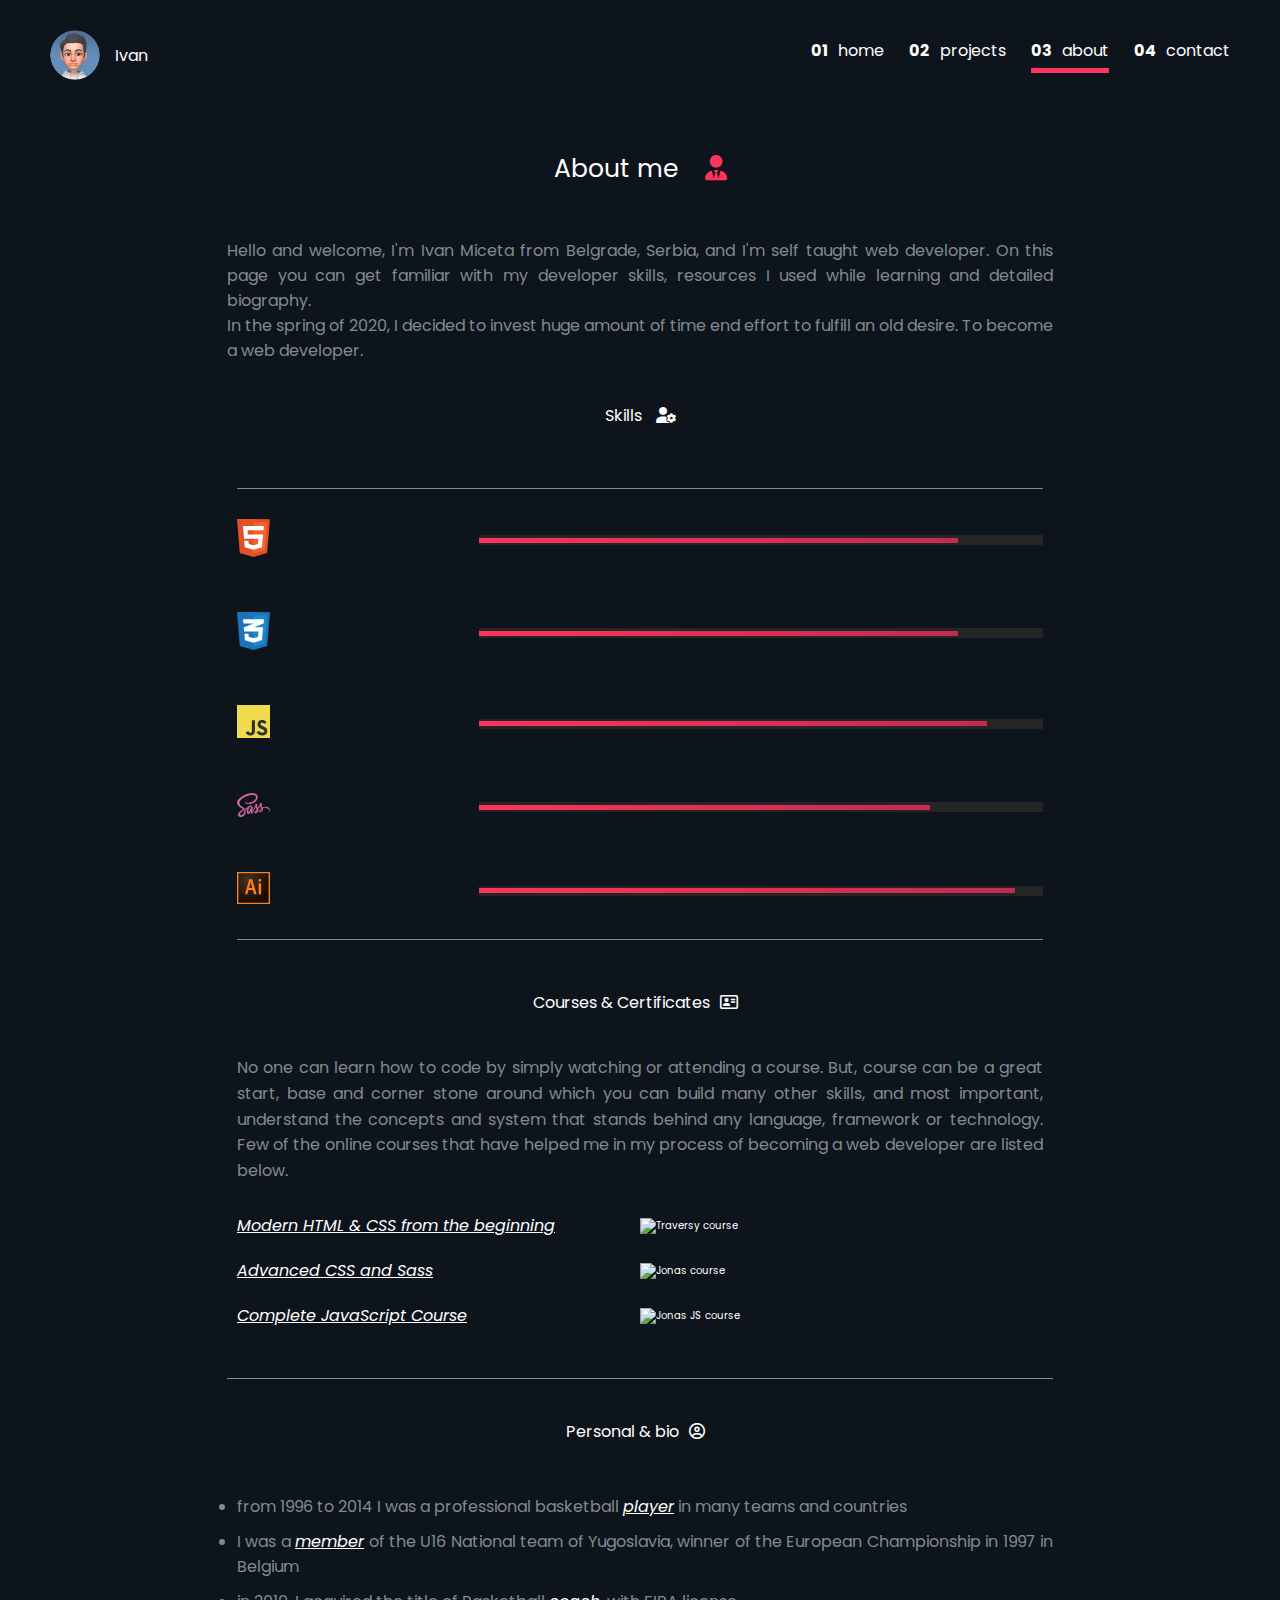
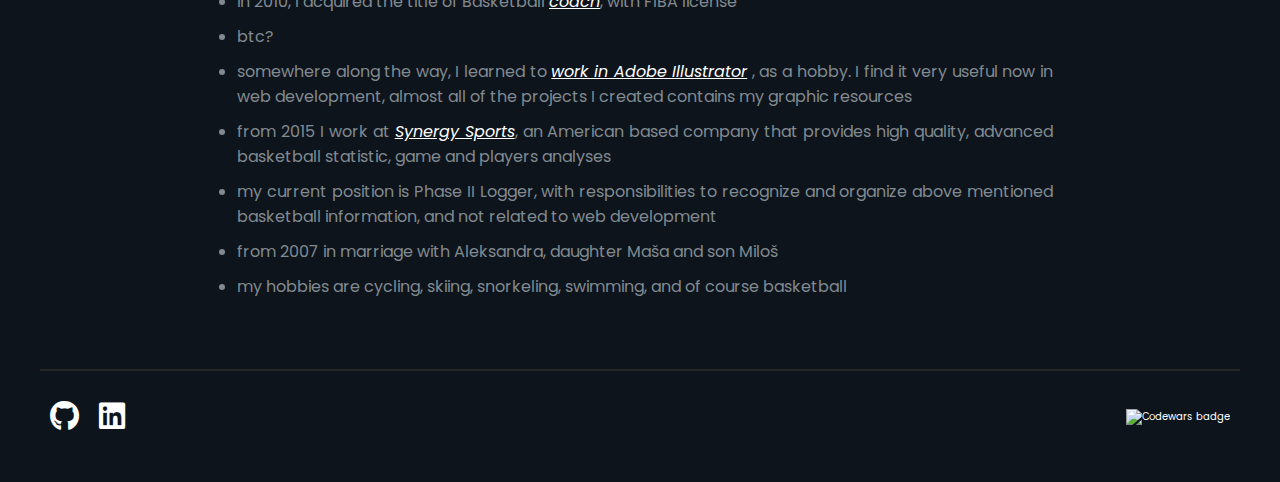
==== pages/about/about.html @ bc8ad8b2 "dev" ====
<!DOCTYPE html>
<html lang="en">
  <head>
    <meta charset="UTF-8" />
    <meta http-equiv="X-UA-Compatible" content="IE=edge" />
    <meta name="viewport" content="width=device-width, initial-scale=1.0" />
    <link rel="shortcut icon" href="favicon.ico" type="image/x-icon" />
    <link
      rel="stylesheet"
      href="https://cdnjs.cloudflare.com/ajax/libs/font-awesome/6.0.0-beta2/css/all.min.css"
    />
    <link rel="stylesheet" href="../../css/main.css" />
    <script defer src="about.js"></script>
    <title>About</title>
  </head>
  <body>
    <header class="header container">
      <nav class="header__navbar">
        <div class="header__navbar--left">
          <div class="header__logo">
            <div class="header__logo--front-image"></div>
            <div class="header__logo--back-image"></div>
          </div>
          <span class="header__logo--name">Ivan</span>
        </div>
        <!-- <div class="header__navbar--middle">
          <div class="header__theme-toggler">
            <i class="far fa-lightbulb fa-3x dark hidden"></i>
            <i class="far fa-lightbulb fa-3x light"></i>
          </div>
        </div> -->
        <div class="header__navbar--right">
          <ul class="header__ul">
            <li class="header__link-container">
              <a href="../../index.html" class="header__link"
                ><span class="header__link-ordinal">01</span>home</a
              >
            </li>
            <li class="header__link-container">
              <a href="../projects/projects.html" class="header__link"
                ><span class="header__link-ordinal">02</span>projects</a
              >
            </li>
            <li class="header__link-container">
              <a href="about.html" class="header__link active"
                ><span class="header__link-ordinal">03</span>about</a
              >
            </li>
            <li class="header__link-container">
              <a href="../contact/contact.html" class="header__link"
                ><span class="header__link-ordinal">04</span>contact</a
              >
            </li>
          </ul>
        </div>
        <div class="header__hamburger">
          <div class="navigation">
            <input
              type="checkbox"
              class="navigation__checkbox"
              id="navi-toggle"
            />
            <label for="navi-toggle" class="navigation__button">
              <span class="navigation__icon"></span>
            </label>
            <div class="navigation__background">&nbsp;</div>
            <nav class="navigation__nav">
              <ul class="navigation__list">
                <li class="navigation__link-container">
                  <a href="../../index.html" class="navigation__link"
                    ><span class="navigation__link-ordinal">01</span>home</a
                  >
                </li>
                <li class="navigation__link-container">
                  <a href="../projects/projects.html" class="navigation__link"
                    ><span class="navigation__link-ordinal">02</span>projects</a
                  >
                </li>
                <li class="navigation__link-container">
                  <a href="about.html" class="navigation__link active"
                    ><span class="navigation__link-ordinal">03</span>about</a
                  >
                </li>
                <li class="navigation__link-container">
                  <a href="../contact/contact.html" class="navigation__link"
                    ><span class="navigation__link-ordinal">04</span>contact</a
                  >
                </li>
              </ul>
            </nav>
          </div>
        </div>
      </nav>
    </header>
    
    <h2 class="section__title section__title--about  wrapper-l">
      About me
      <span><i class="fas fa-user-tie section__title--icon"></i></span>
    </h2>
    <div class="intro wrapper container">
      <p class="intro__para">Hello and welcome, I'm Ivan Miceta from Belgrade, Serbia, and I'm self taught web developer. On this page you can get familiar with my developer skills, resources I used while learning and detailed biography.   </p>
      <p class="intro__para">
        In the spring of 2020, I decided to invest huge amount of time end effort to fulfill an old desire. To become a web developer.
      </p>
    </div>
    <div class="section__about--subheadings">
      <h3 class="section__subtitle">
        Skills
        <i class="fas fa-user-cog"></i>
      </h3>
    </div>
    <section class="section section__about container">
      <div class="about__skills container" id="skills">
        <div class="about__skills--html">
          <span class="skill-icon"><img class="skill-icon-svg" src="../../img/icons/html.svg" title="html icon" alt="html icon"></i></span>
          <div class="skill-bar">
            <div class="skill-bar-inner inner-html"></div>
          </div>
        </div>
        <div class="about__skills--css">
          <span class="skill-icon"><img class="skill-icon-svg" src="../../img/icons/css.svg" title="css icon" alt="css icon"></span>
          <div class="skill-bar">
            <div class="skill-bar-inner inner-css"></div>
          </div>
        </div>
        <div class="about__skills--js">
          <span class="skill-icon"><img class="skill-icon-svg" src="../../img/icons/javascript.svg" title="javascript icon" alt="javascript icon"></span>
          <div class="skill-bar">
            <div class="skill-bar-inner inner-js"></div>
          </div>
        </div>
        <div class="about__skills--sass">
          <span class="skill-icon"><img class="skill-icon-svg" src="../../img/icons/sass.svg" title="sass icon" alt="sass icon"></span>
          <div class="skill-bar">
            <div class="skill-bar-inner inner-sass"></div>
          </div>
        </div>
        <div class="about__skills--ai">
          <span class="skill-icon"><img class="skill-icon-svg" src="../../img/icons/illustrator.svg" title="illustrator icon" alt="ai icon" ></span>
          <div class="skill-bar">
            <div class="skill-bar-inner inner-ai"></div>
          </div>
        </div>
        <div class="courses-certificates">
          <h3 class="cc"> Courses & Certificates<span class="cc-icon"><i class="far fa-address-card"></i></span></h3>
          <p class="courses-intro">
            No one can learn how to code by simply watching or attending a 
            course. But, course can be a great start, base and corner stone around which you can build many other skills, and most important, 
            understand the concepts and system that stands behind any language, 
            framework or technology.
            
            Few of the online courses that have helped me in my process of becoming a web developer are listed below.
          </p>
          
          <div class="certificates">
            <div class="cert-wrapper">
              <p class="course-title"><a href="https://www.udemy.com/course/modern-html-css-from-the-beginning/" target="_blank" title="Link to the Modern HTML & CSS"> Modern HTML & CSS from the beginning</a></p>
              <a class="cert-wrapper-link" href="http://ude.my/UC-78309db0-9ec5-4a53-9b4b-8ecadbd8baf2/" target="_blank"><img class="cert-wrapper-img" src="https://udemy-certificate.s3.amazonaws.com/image/UC-78309db0-9ec5-4a53-9b4b-8ecadbd8baf2.jpg" alt="Traversy course"></a> 
            </div>
            <div class="cert-wrapper">
              <p class="course-title"><a href="https://www.udemy.com/course/advanced-css-and-sass/" target="_blank" title="Link to the Advanced CSS and Sass">Advanced CSS and Sass</a></p>
              <a class="cert-wrapper-link" href="http://ude.my/UC-78309db0-9ec5-4a53-9b4b-8ecadbd8baf2/" target="_blank"><img class="cert-wrapper-img" src="https://udemy-certificate.s3.amazonaws.com/image/UC-78309db0-9ec5-4a53-9b4b-8ecadbd8baf2.jpg" alt="Jonas course"></a> 
            </div>
            <div class="cert-wrapper">
              <p class="course-title"><a href="https://www.udemy.com/course/the-complete-javascript-course/ " target="_blank" title="Link to the JavaScript Course"> Complete JavaScript Course </a></p>
              <a class="cert-wrapper-link" href="http://ude.my/UC-78309db0-9ec5-4a53-9b4b-8ecadbd8baf2/" target="_blank"><img class="cert-wrapper-img" src="https://udemy-certificate.s3.amazonaws.com/image/UC-78309db0-9ec5-4a53-9b4b-8ecadbd8baf2.jpg" alt="Jonas JS course"></a> 
            </div>
          </div>
        </div>
      </div>
              
    
              
      <div class="about__personal" id="personal">
        <h3 class="cc"> Personal & bio<span class="cc-icon"><i class="far fa-user-circle"></i></span></h3>
        <ul class="about__personal--ul">
          <li class="about-li">from 1996 to 2014 I was a professional basketball <a href="https://basketball.eurobasket.com/player/Ivan-Miceta/Romania/BC-CSU-Sibiu/28677" title="Link to EuroBasket profile page" target="_blank">player</a> in many teams and countries</li>
          <li class="about-li">I was a <a href="http://archive.fiba.com/pages/eng/fa/team/p/sid/2311/tid/390/tid2/307/_/1997_European_Championship_for_Cadets/index.html" target="_blank" title="Link to Fiba archive website">member</a>  of the U16 National team of Yugoslavia,
          winner of the European Championship in 1997 in Belgium </li>
          <li class="about-li">in 2010, I acquired the title of Basketball <a href="https://www.fiba.basketball/wabc/find-a-member" title="Link to FIBA coach license, type Ivan Miceta in search bar" target="_blank">coach</a>, with FIBA license  </li>
          <li class="about-li">
            btc?
          </li>
          <li class="about-li">somewhere along the way, I learned to  <a href="https://www.shutterstock.com/g/Ivsanmas" target="_blank" title="Link to my Illustrator Portfolio">work in 
            Adobe Illustrator</a> , as a hobby. I find it very useful now in web development, almost all 
            of the projects I created contains my graphic resources 
          </li>
          <li class="about-li">from 2015 I work at <a href="https://synergysports.com/" target="_blank" title="Link to Synergy Sports">Synergy Sports</a>, an American based company that provides high quality, advanced basketball statistic, game and players analyses
          </li>
         <li class="about-li">my current position is Phase II Logger, with responsibilities to recognize and organize above mentioned basketball information, and not related to web development</li>
          
          <li class="about-li">
            from 2007 in marriage with Aleksandra, daughter Maša and son Miloš
          </li>
          <li class="about-li">my hobbies are cycling, skiing, snorkeling, swimming, and of course basketball </li>
          
          
        </ul>
      </div>
    </section>
    <footer class="footer container">
      <div class="footer__upper">
        <div class="footer__social-icons wrapper">
          <a href="https://github.com/IvanMPR" target="_blank"
            ><i
            class="fab fa-github fa-3x"
              title="Link to my GitHub profile"
            ></i
          ></a>
          <a
            href="https://www.linkedin.com/in/ivan-miceta-b74a9821b/"
            target="_blank"
            ><i
              class="fab fa-linkedin fa-3x"
              title="Link to my LinkedIn profile"
            ></i
          ></a>
        </div>
        <!-- <div class="footer__cv-button wrapper">
          <a
            href="/cv/ОВЛАШЋЕЊЕ Мирослав Марковић.docx"
            title="Download my CV"
            download
            >Download CV <i class="fas fa-download"></i
          ></a>
        </div>
        <div class="footer__languages wrapper">
          <a href="#" class="footer__languages--english normal-font"
            ><img
              src="../../img/flags/usa.svg"
              alt="USA flag"
              title="Click for English language"
              class="footer__languages--english-flag"
              alt="USA flag"
          /></a>
          <a href="#" class="footer__languages--serbian normal-font"
            ><img
              src="../../img/flags/srb.svg"
              alt="SRB flag"
              title="Click for Serbian language"
              class="footer__languages--serbian-flag"
              alt="Serbian flag"
          /></a>
        </div> -->
        <div class="footer__codewars wrapper">
          <a href="https://www.codewars.com/users/IvanMPR" target="_blank"
            ><img
              src="https://www.codewars.com/users/IvanMPR/badges/small"
              title="Codewars rank and link to my profile"
              alt="Codewars badge"
          /></a>
        </div>
      </div>
      <!-- <div class="footer__lower wrapper">
        <p class="footer__lower-licence">
          Created by Ivan Miceta
          <span class="footer__lower-copy">&copy;</span> Use for learning
          purposes only
        </p>
      </div> -->
    </footer>
  </body>
  <!-- <audio
    src="sounds/369960__mischy__umblattern-kurz.wav"
    class="flip-sound"
  ></audio> -->
</html>
---- css/main.css ----
/*
 0 - 600px: Phone
 600px - 900px: Tablet portrait
 900px - 1200px: Tablet landscape
 1200px - 1800px: ~ Lap-Top 15-inches(default styles)
 1800px + : Big desktop

 $breakpoint argument choices: 
 - phone
 - tab-p
 - tab-l
 - big-desk

 1em = 16px
*/
@import url("https://fonts.googleapis.com/css2?family=Poppins:ital,wght@0,400;0,700;1,400&display=swap");
@-webkit-keyframes moveInLeft {
  0% {
    opacity: 0;
    -webkit-transform: translateX(-10rem);
            transform: translateX(-10rem);
  }
  80% {
    -webkit-transform: translateX(1rem);
            transform: translateX(1rem);
  }
  100% {
    opacity: 1;
    -webkit-transform: translate(0);
            transform: translate(0);
  }
}
@keyframes moveInLeft {
  0% {
    opacity: 0;
    -webkit-transform: translateX(-10rem);
            transform: translateX(-10rem);
  }
  80% {
    -webkit-transform: translateX(1rem);
            transform: translateX(1rem);
  }
  100% {
    opacity: 1;
    -webkit-transform: translate(0);
            transform: translate(0);
  }
}

@-webkit-keyframes moveInRight {
  0% {
    opacity: 0;
    -webkit-transform: translateX(10rem);
            transform: translateX(10rem);
  }
  80% {
    -webkit-transform: translateX(-1rem);
            transform: translateX(-1rem);
  }
  100% {
    opacity: 1;
    -webkit-transform: translate(0);
            transform: translate(0);
  }
}

@keyframes moveInRight {
  0% {
    opacity: 0;
    -webkit-transform: translateX(10rem);
            transform: translateX(10rem);
  }
  80% {
    -webkit-transform: translateX(-1rem);
            transform: translateX(-1rem);
  }
  100% {
    opacity: 1;
    -webkit-transform: translate(0);
            transform: translate(0);
  }
}

@-webkit-keyframes moveInBottom {
  0% {
    opacity: 0;
    -webkit-transform: translateY(3rem);
            transform: translateY(3rem);
  }
  100% {
    opacity: 1;
    -webkit-transform: translate(0);
            transform: translate(0);
  }
}

@keyframes moveInBottom {
  0% {
    opacity: 0;
    -webkit-transform: translateY(3rem);
            transform: translateY(3rem);
  }
  100% {
    opacity: 1;
    -webkit-transform: translate(0);
            transform: translate(0);
  }
}

@-webkit-keyframes ripple {
  to {
    -webkit-transform: scale(5);
            transform: scale(5);
    opacity: 0;
  }
}

@keyframes ripple {
  to {
    -webkit-transform: scale(5);
            transform: scale(5);
    opacity: 0;
  }
}

@-webkit-keyframes scaleUp {
  from {
    -webkit-transform: 0;
            transform: 0;
  }
  to {
    -webkit-transform: scale(100);
            transform: scale(100);
  }
}

@keyframes scaleUp {
  from {
    -webkit-transform: 0;
            transform: 0;
  }
  to {
    -webkit-transform: scale(100);
            transform: scale(100);
  }
}

@-webkit-keyframes slideIn {
  0%,
  60% {
    opacity: 0;
    -webkit-transform: translateY(4rem);
            transform: translateY(4rem);
  }
  100% {
    opacity: 1;
    -webkit-transform: 0;
            transform: 0;
  }
}

@keyframes slideIn {
  0%,
  60% {
    opacity: 0;
    -webkit-transform: translateY(4rem);
            transform: translateY(4rem);
  }
  100% {
    opacity: 1;
    -webkit-transform: 0;
            transform: 0;
  }
}

@-webkit-keyframes delayCloseModalBtnAppearance {
  0%,
  60% {
    opacity: 0;
    -webkit-transform: rotate(180deg);
            transform: rotate(180deg);
  }
  100% {
    opacity: 1;
    -webkit-transform: rotate(0);
            transform: rotate(0);
  }
}

@keyframes delayCloseModalBtnAppearance {
  0%,
  60% {
    opacity: 0;
    -webkit-transform: rotate(180deg);
            transform: rotate(180deg);
  }
  100% {
    opacity: 1;
    -webkit-transform: rotate(0);
            transform: rotate(0);
  }
}

@-webkit-keyframes colorize {
  0% {
    color: #ffffff;
  }
  100% {
    color: #ff335f;
  }
}

@keyframes colorize {
  0% {
    color: #ffffff;
  }
  100% {
    color: #ff335f;
  }
}

@-webkit-keyframes bgdMove {
  0%,
  90% {
    background-position: left;
  }
  100% {
    background-position: right;
  }
}

@keyframes bgdMove {
  0%,
  90% {
    background-position: left;
  }
  100% {
    background-position: right;
  }
}

*,
*::after,
*::before {
  padding: 0;
  margin: 0;
  -webkit-box-sizing: inherit;
          box-sizing: inherit;
}

html {
  font-size: 62.5%;
}

@media (max-width: 37.5em) {
  html {
    font-size: 45%;
  }
}

@media (min-width: 37.51em) and (max-width: 56.25em) {
  html {
    font-size: 50%;
  }
}

@media (min-width: 56.26em) and (max-width: 75em) {
  html {
    font-size: 60%;
  }
}

@media (min-width: 112.5em) {
  html {
    font-size: 65%;
  }
}

body {
  position: relative;
  width: 100vw;
  height: 100%;
  display: -webkit-box;
  display: -ms-flexbox;
  display: flex;
  -webkit-box-orient: vertical;
  -webkit-box-direction: normal;
      -ms-flex-direction: column;
          flex-direction: column;
  background: #0e141b;
  -webkit-box-sizing: border-box;
          box-sizing: border-box;
  padding: 2rem;
  -webkit-transition: all 0.2s;
  transition: all 0.2s;
  overflow-x: hidden;
}

ul {
  list-style-type: none;
}

a:link,
a:visited {
  text-decoration: none;
  color: #ffffff;
}

p {
  color: #ffffff;
}

body {
  font-family: 'Poppins', sans-serif;
}

.section__title {
  text-align: center;
  color: #ffffff;
  font-size: 2.5rem;
  font-weight: 400;
}

.section__title--icon {
  color: #ff335f;
  margin-left: 2rem;
}

.section__subtitle {
  text-align: center;
  color: #ffffff;
  font-size: 1.6rem;
  font-weight: 400;
  -webkit-transition: all 0.2s;
  transition: all 0.2s;
}

.section__subtitle--icon {
  color: #ffffff;
  margin-right: 1rem;
}

.active {
  border-bottom: 0.5rem solid #ff335f !important;
}

.h3-active {
  color: #ffffff;
}

.move-from-left {
  -webkit-animation: moveInLeft 1s ease-out;
          animation: moveInLeft 1s ease-out;
}

.move-from-right {
  -webkit-animation: moveInRight 1s ease-out;
          animation: moveInRight 1s ease-out;
}

.slideInElement {
  /* animation: slideIn 0.4s ease-out; */
  -webkit-animation: moveInBottom 0.4s ease-out;
          animation: moveInBottom 0.4s ease-out;
}

.ripple-btn {
  -webkit-animation: ripple 0.8s;
          animation: ripple 0.8s;
}

.hidden {
  display: none !important;
}

.invisible {
  opacity: 0;
  width: 0;
}

.wrapper {
  margin: 2rem 0;
}

.wrapper-l {
  margin: 4rem 0;
}

.container {
  padding: 1rem;
  max-width: 120rem;
  margin: auto;
}

@media (max-width: 37.5em) {
  .container {
    padding: 1rem 1.5rem;
  }
}

@media (min-width: 37.51em) and (max-width: 56.25em) {
  .container {
    padding: 1rem 2rem;
  }
}

.text-container {
  padding: 1rem;
  max-width: 72rem;
  margin: auto;
  line-height: 1.5;
  text-align: justify;
}

.section {
  width: 100%;
  min-height: 48rem;
  display: -webkit-box;
  display: -ms-flexbox;
  display: flex;
  -webkit-box-orient: vertical;
  -webkit-box-direction: normal;
      -ms-flex-direction: column;
          flex-direction: column;
}

/* ///////////////////////////// */
.scale-up {
  -webkit-animation: scaleUp 1s ease-out 1 forwards;
          animation: scaleUp 1s ease-out 1 forwards;
}

.skills-bar-animation {
  -webkit-animation: bgdMove 2s linear infinite alternate;
          animation: bgdMove 2s linear infinite alternate;
}

.btn {
  text-transform: uppercase;
  padding: 1rem 6rem;
  border-radius: 10rem;
  -webkit-transition: background-color 0.2s;
  transition: background-color 0.2s;
  display: inline-block;
  position: relative;
  overflow: hidden;
}

.btn-hero-contact {
  background: #ff335f;
  color: #ffffff;
  font-size: 2rem;
  -webkit-animation: moveInBottom 0.5s ease-out 0.75s backwards;
          animation: moveInBottom 0.5s ease-out 0.75s backwards;
}

.btn-hero-contact:hover {
  background: #ff1447;
}

.btn__form {
  border: none;
  padding: 1rem;
  margin-top: 2rem;
  width: 100%;
  background: #ff335f;
  color: #ffffff;
  position: relative;
  cursor: pointer;
  -webkit-transition: background 0.2s;
  transition: background 0.2s;
  font-family: 'Poppins', sans-serif;
  font-size: 2rem;
  overflow: hidden;
  border-radius: 2px;
}

.btn__form:hover {
  background: #ff1447;
}

.header {
  width: 100%;
  margin-bottom: 2rem;
  /* Parent container for two divs, that has different backgrounds, flipped on hover*/
  /* Theme toggler - middle part of the navbar */
  /* Position of the bulb inside of the parent */
}

.header__navbar {
  display: -webkit-box;
  display: -ms-flexbox;
  display: flex;
  -webkit-box-align: center;
      -ms-flex-align: center;
          align-items: center;
  -webkit-box-pack: justify;
      -ms-flex-pack: justify;
          justify-content: space-between;
  /* Emoji and name - left part of the navbar */
  /* Theme toggler - middle part of the navbar */
}

.header__navbar--left {
  display: -webkit-box;
  display: -ms-flexbox;
  display: flex;
  -webkit-box-align: center;
      -ms-flex-align: center;
          align-items: center;
}

.header__navbar--middle {
  width: 5rem;
  height: 5rem;
}

.header__logo {
  position: relative;
  display: -ms-grid;
  display: grid;
  place-content: center;
  width: 5rem;
  height: 5rem;
  -webkit-perspective: 150rem;
          perspective: 150rem;
  -moz-perspective: 150rem;
  cursor: pointer;
  border-radius: 50%;
}

.header__logo--front-image, .header__logo--back-image {
  position: absolute;
  top: 0;
  left: 0;
  width: 5rem;
  height: 5rem;
  width: 100%;
  height: 100%;
  border-radius: 50%;
  -webkit-transition: -webkit-transform 0.8s;
  transition: -webkit-transform 0.8s;
  transition: transform 0.8s;
  transition: transform 0.8s, -webkit-transform 0.8s;
  -webkit-backface-visibility: hidden;
          backface-visibility: hidden;
}

.header__logo--front-image {
  background: url(.././img/IvanEmojiCroped.png) no-repeat center center/cover;
  z-index: 2000;
}

.header__logo--front-image:hover {
  -webkit-transform: rotateY(180deg);
          transform: rotateY(180deg);
}

.header__logo--back-image {
  background: url(.././img/bg_self.jpeg) no-repeat center center/cover;
  -webkit-transform: rotateY(-180deg);
          transform: rotateY(-180deg);
  z-index: 1999;
}

.header__logo--name {
  margin: 0 0 0 1.5rem;
  font-size: 1.6rem;
  font-weight: 400;
  color: #ffffff;
}

.header__logo--front-image:hover + .header__logo--back-image {
  -webkit-transform: rotateY(0);
          transform: rotateY(0);
}

.header__ul {
  display: -webkit-box;
  display: -ms-flexbox;
  display: flex;
}

.header__ul > :not(:last-child) {
  margin-right: 2.5rem;
}

.header__link {
  display: inline-block;
  font-size: 1.6rem;
  padding-bottom: 0.5rem;
  border-bottom: 0.5rem solid #0e141b;
  -webkit-transition: border 0.25s;
  transition: border 0.25s;
}

.header__link:hover {
  border-bottom: 0.5rem solid #252526;
}

.header__link-ordinal {
  font-size: 1.6rem;
  font-weight: bold;
  margin-right: 1rem;
}

.header__hamburger {
  display: none;
}

@media (max-width: 37.5em) {
  .header__ul {
    display: none;
  }
  .header__hamburger {
    display: block;
    position: relative;
    width: 5rem;
    height: 5rem;
    border-radius: 50%;
    background: #252526;
  }
  .header__hamburger .navigation__checkbox {
    display: none;
  }
  .header__hamburger .navigation__checkbox:checked ~ .navigation__background {
    -webkit-transform: scale(80);
            transform: scale(80);
  }
  .header__hamburger .navigation__checkbox:checked ~ .navigation__nav {
    left: 0;
  }
  .header__hamburger .navigation__checkbox:checked + .navigation__button .navigation__icon {
    background-color: transparent;
  }
  .header__hamburger .navigation__checkbox:checked + .navigation__button .navigation__icon::before {
    top: 0;
    -webkit-transform: rotate(135deg);
            transform: rotate(135deg);
  }
  .header__hamburger .navigation__checkbox:checked + .navigation__button .navigation__icon::after {
    top: 0;
    -webkit-transform: rotate(-135deg);
            transform: rotate(-135deg);
  }
  .header__hamburger .navigation__button {
    background-color: #252526;
    height: 5rem;
    width: 5rem;
    border-radius: 50%;
    position: absolute;
    top: 50%;
    left: 50%;
    -webkit-transform: translate(-50%, -50%);
            transform: translate(-50%, -50%);
    z-index: 2000;
    text-align: center;
    cursor: pointer;
  }
  .header__hamburger .navigation__button:hover .navigation__icon::before {
    top: -1rem;
  }
  .header__hamburger .navigation__button:hover .navigation__icon::after {
    top: 1rem;
  }
  .header__hamburger .navigation__background {
    position: absolute;
    top: 50%;
    left: 50%;
    -webkit-transform: translate(-50%, -50%);
            transform: translate(-50%, -50%);
    height: 4rem;
    width: 4rem;
    border-radius: 50%;
    background-color: #000;
    z-index: 1000;
    -webkit-transition: -webkit-transform 0.3s ease-in;
    transition: -webkit-transform 0.3s ease-in;
    transition: transform 0.3s ease-in;
    transition: transform 0.3s ease-in, -webkit-transform 0.3s ease-in;
  }
  .header__hamburger .navigation__nav {
    position: fixed;
    top: 0;
    left: -100%;
    z-index: 1500;
    height: 100vh;
    width: 100vw;
    -webkit-transition: all 0.6s cubic-bezier(0.17, 0.67, 0.81, 1.2);
    transition: all 0.6s cubic-bezier(0.17, 0.67, 0.81, 1.2);
  }
  .header__hamburger .navigation__list {
    position: absolute;
    top: 50%;
    left: 50%;
    -webkit-transform: translate(-50%, -50%);
            transform: translate(-50%, -50%);
    display: -webkit-box;
    display: -ms-flexbox;
    display: flex;
    -webkit-box-orient: vertical;
    -webkit-box-direction: normal;
        -ms-flex-direction: column;
            flex-direction: column;
  }
  .header__hamburger .navigation__link-container {
    margin: 1rem 0;
  }
  .header__hamburger .navigation__link:link, .header__hamburger .navigation__link:visited {
    color: #ffffff;
    display: inline-block;
    font-size: 4.5rem;
    padding-bottom: 0.5rem;
    border-bottom: 0.5rem solid #252526;
    -webkit-transition: border 0.25s;
    transition: border 0.25s;
  }
  .header__hamburger .navigation__link:hover, .header__hamburger .navigation__link:active {
    border-bottom: 0.5rem solid #ff335f;
  }
  .header__hamburger .navigation__link-ordinal {
    color: #ffffff;
    font-size: 4.5rem;
    font-weight: bold;
    margin-right: 2rem;
  }
  .header__hamburger .navigation__icon {
    position: relative;
    margin-top: 2.3rem;
  }
  .header__hamburger .navigation__icon, .header__hamburger .navigation__icon::before, .header__hamburger .navigation__icon::after {
    width: 2.75rem;
    height: 2px;
    background-color: #ffffff;
    display: inline-block;
    border-radius: 10rem;
  }
  .header__hamburger .navigation__icon::before, .header__hamburger .navigation__icon::after {
    content: '';
    position: absolute;
    left: 0;
    -webkit-transition: all 0.2s;
    transition: all 0.2s;
  }
  .header__hamburger .navigation__icon::before {
    top: -0.8rem;
  }
  .header__hamburger .navigation__icon::after {
    top: 0.8rem;
  }
}

@media (min-width: 37.51em) and (max-width: 56.25em) {
  .header__ul {
    display: none;
  }
  .header__hamburger {
    display: block;
    position: relative;
    width: 5rem;
    height: 5rem;
    border-radius: 50%;
    background: #252526;
  }
  .header__hamburger .navigation__checkbox {
    display: none;
  }
  .header__hamburger .navigation__checkbox:checked ~ .navigation__background {
    -webkit-transform: scale(80);
            transform: scale(80);
  }
  .header__hamburger .navigation__checkbox:checked ~ .navigation__nav {
    left: 0;
  }
  .header__hamburger .navigation__checkbox:checked + .navigation__button .navigation__icon {
    background-color: transparent;
  }
  .header__hamburger .navigation__checkbox:checked + .navigation__button .navigation__icon::before {
    top: 0;
    -webkit-transform: rotate(135deg);
            transform: rotate(135deg);
  }
  .header__hamburger .navigation__checkbox:checked + .navigation__button .navigation__icon::after {
    top: 0;
    -webkit-transform: rotate(-135deg);
            transform: rotate(-135deg);
  }
  .header__hamburger .navigation__button {
    background-color: #252526;
    height: 5rem;
    width: 5rem;
    border-radius: 50%;
    position: absolute;
    top: 50%;
    left: 50%;
    -webkit-transform: translate(-50%, -50%);
            transform: translate(-50%, -50%);
    z-index: 2000;
    text-align: center;
    cursor: pointer;
  }
  .header__hamburger .navigation__button:hover .navigation__icon::before {
    top: -1rem;
  }
  .header__hamburger .navigation__button:hover .navigation__icon::after {
    top: 1rem;
  }
  .header__hamburger .navigation__background {
    position: absolute;
    top: 50%;
    left: 50%;
    -webkit-transform: translate(-50%, -50%);
            transform: translate(-50%, -50%);
    height: 4rem;
    width: 4rem;
    border-radius: 50%;
    background-color: #000;
    z-index: 1000;
    -webkit-transition: -webkit-transform 0.4s ease-in;
    transition: -webkit-transform 0.4s ease-in;
    transition: transform 0.4s ease-in;
    transition: transform 0.4s ease-in, -webkit-transform 0.4s ease-in;
  }
  .header__hamburger .navigation__nav {
    position: fixed;
    top: 0;
    left: -100%;
    z-index: 1500;
    height: 100vh;
    width: 100vw;
    -webkit-transition: all 0.4s cubic-bezier(0.17, 0.67, 0.81, 1.2);
    transition: all 0.4s cubic-bezier(0.17, 0.67, 0.81, 1.2);
  }
  .header__hamburger .navigation__list {
    position: absolute;
    top: 50%;
    left: 50%;
    -webkit-transform: translate(-50%, -50%);
            transform: translate(-50%, -50%);
    display: -webkit-box;
    display: -ms-flexbox;
    display: flex;
    -webkit-box-orient: vertical;
    -webkit-box-direction: normal;
        -ms-flex-direction: column;
            flex-direction: column;
  }
  .header__hamburger .navigation__link-container {
    margin: 1rem 0;
  }
  .header__hamburger .navigation__link:link, .header__hamburger .navigation__link:visited {
    color: #ffffff;
    display: inline-block;
    font-size: 4.5rem;
    padding-bottom: 0.5rem;
    border-bottom: 0.5rem solid #252526;
    -webkit-transition: border 0.25s;
    transition: border 0.25s;
  }
  .header__hamburger .navigation__link:hover, .header__hamburger .navigation__link:active {
    border-bottom: 0.5rem solid #ff335f;
  }
  .header__hamburger .navigation__link-ordinal {
    color: #ffffff;
    font-size: 4.5rem;
    font-weight: bold;
    margin-right: 2rem;
  }
  .header__hamburger .navigation__icon {
    position: relative;
    margin-top: 2.3rem;
  }
  .header__hamburger .navigation__icon, .header__hamburger .navigation__icon::before, .header__hamburger .navigation__icon::after {
    width: 2.75rem;
    height: 2px;
    background-color: #ffffff;
    display: inline-block;
    border-radius: 10rem;
  }
  .header__hamburger .navigation__icon::before, .header__hamburger .navigation__icon::after {
    content: '';
    position: absolute;
    left: 0;
    -webkit-transition: all 0.2s;
    transition: all 0.2s;
  }
  .header__hamburger .navigation__icon::before {
    top: -0.8rem;
  }
  .header__hamburger .navigation__icon::after {
    top: 0.8rem;
  }
}

.footer {
  display: -webkit-box;
  display: -ms-flexbox;
  display: flex;
  -webkit-box-orient: vertical;
  -webkit-box-direction: normal;
      -ms-flex-direction: column;
          flex-direction: column;
  -webkit-box-align: center;
      -ms-flex-align: center;
          align-items: center;
  width: 100%;
  border-top: 2px solid #252526;
}

.footer__upper {
  width: 100%;
  display: -webkit-box;
  display: -ms-flexbox;
  display: flex;
  -webkit-box-align: center;
      -ms-flex-align: center;
          align-items: center;
  -webkit-box-pack: justify;
      -ms-flex-pack: justify;
          justify-content: space-between;
}

.footer__social-icons {
  display: -webkit-box;
  display: -ms-flexbox;
  display: flex;
}

.footer .fa-github,
.footer .fa-linkedin {
  color: #ffffff;
  margin-right: 2rem;
}

.footer__cv-button {
  font-size: 1.6rem;
}

.footer__languages--english-flag, .footer__languages--serbian-flag {
  margin: 0 1rem;
  height: 2.5rem;
  border-radius: 5%;
}

.footer__lower-licence {
  font-size: 1.3rem;
  color: #252526;
}

.footer__lower-copy {
  color: #818a91;
  font-size: 1.6rem;
  margin: 0 1rem;
}

@media (max-width: 37.5em) {
  .footer__upper {
    -webkit-box-orient: vertical;
    -webkit-box-direction: reverse;
        -ms-flex-direction: column-reverse;
            flex-direction: column-reverse;
  }
}

.intro__para {
  color: #818a91;
  font-size: 1.6rem;
  width: 70%;
  text-align: justify;
  margin: auto;
}

.section__about {
  position: relative;
}

.section__about--subheadings {
  display: -webkit-box;
  display: -ms-flexbox;
  display: flex;
  -webkit-box-align: center;
      -ms-flex-align: center;
          align-items: center;
  -webkit-box-pack: center;
      -ms-flex-pack: center;
          justify-content: center;
  margin: 3rem auto 0;
}

.section__about .about__skills,
.section__about .about__personal {
  width: 70%;
}

.section__about .about__skills {
  padding-top: 5rem;
}

.section__about .about__skills .skill-icon {
  display: inline-block;
}

.section__about .about__skills .skill-icon-svg {
  width: 3.3rem;
}

.section__about .about__skills .inner-html {
  width: 85%;
}

.section__about .about__skills .inner-css {
  width: 85%;
}

.section__about .about__skills .inner-js {
  width: 90%;
}

.section__about .about__skills .inner-sass {
  width: 80%;
}

.section__about .about__skills .inner-ai {
  width: 95%;
}

.section__about .about__skills--html {
  padding-top: 3rem;
  border-top: 1px solid #818a91;
}

.section__about .about__skills--ai {
  padding-bottom: 3rem;
  border-bottom: 1px solid #818a91;
}

.section__about .about__skills--html, .section__about .about__skills--css, .section__about .about__skills--js, .section__about .about__skills--sass, .section__about .about__skills--ai {
  display: -webkit-box;
  display: -ms-flexbox;
  display: flex;
  -webkit-box-pack: justify;
      -ms-flex-pack: justify;
          justify-content: space-between;
  -webkit-box-align: center;
      -ms-flex-align: center;
          align-items: center;
  width: 100%;
  margin-bottom: 5rem;
}

.section__about .about__skills .skill-bar {
  width: 70%;
  height: 1rem;
  background: #252526;
  display: -webkit-box;
  display: -ms-flexbox;
  display: flex;
  -webkit-box-align: center;
      -ms-flex-align: center;
          align-items: center;
}

.section__about .about__skills .skill-bar-inner {
  height: 0.5rem;
  background-image: -webkit-gradient(linear, left top, right top, from(#ff335f), to(#0e141b));
  background-image: linear-gradient(to right, #ff335f, #0e141b);
  background-size: 400%;
}

.section__about .about__skills .courses-certificates .courses-intro {
  line-height: 1.6;
  font-size: 1.6rem;
  text-align: justify;
  color: #818a91;
  margin-bottom: 3rem;
}

.section__about .about__skills .courses-certificates .certificates {
  width: 100%;
  display: -webkit-box;
  display: -ms-flexbox;
  display: flex;
  -webkit-box-orient: vertical;
  -webkit-box-direction: normal;
      -ms-flex-direction: column;
          flex-direction: column;
  -webkit-box-align: center;
      -ms-flex-align: center;
          align-items: center;
  gap: 1rem;
}

.section__about .about__skills .courses-certificates .certificates .cert-wrapper {
  width: 100%;
  display: -webkit-box;
  display: -ms-flexbox;
  display: flex;
  -webkit-box-align: center;
      -ms-flex-align: center;
          align-items: center;
  -webkit-box-pack: justify;
      -ms-flex-pack: justify;
          justify-content: space-between;
  margin-bottom: 1rem;
}

.section__about .about__skills .courses-certificates .certificates .cert-wrapper .course-title {
  width: 50%;
  font-size: 1.6rem;
  font-style: italic;
  text-decoration: underline;
  -webkit-text-decoration-color: #ffffff;
          text-decoration-color: #ffffff;
}

.section__about .about__skills .courses-certificates .certificates .cert-wrapper .course-title a:link,
.section__about .about__skills .courses-certificates .certificates .cert-wrapper .course-title a:visited {
  color: #ffffff;
  -webkit-text-decoration-color: #ffffff;
          text-decoration-color: #ffffff;
  -webkit-transition: color 0.2s;
  transition: color 0.2s;
}

.section__about .about__skills .courses-certificates .certificates .cert-wrapper-img {
  width: 100%;
  display: block;
}

.section__about .about__skills .courses-certificates .certificates .cert-wrapper-link {
  width: 50%;
  display: block;
}

.section__about .about__personal {
  display: -webkit-box;
  display: -ms-flexbox;
  display: flex;
  -webkit-box-orient: vertical;
  -webkit-box-direction: normal;
      -ms-flex-direction: column;
          flex-direction: column;
  -webkit-box-align: center;
      -ms-flex-align: center;
          align-items: center;
  -webkit-box-pack: center;
      -ms-flex-pack: center;
          justify-content: center;
  width: 70%;
  margin: 3rem auto 5rem;
  border-top: 1px solid #818a91;
}

.section__about .about__personal--ul {
  margin-left: 1rem;
  list-style: disc;
}

.section__about .about__personal--ul li {
  font-size: 1.6rem;
  color: #818a91;
  margin: 1rem 0;
  text-align: justify;
}

.section__about .about__personal--ul li a {
  text-decoration: underline;
  font-style: italic;
}

.section__about .cc {
  font-size: 1.6rem;
  color: #ffffff;
  text-align: center;
  margin: 4rem auto;
  font-weight: 400;
}

.section__about .cc-icon {
  margin-right: 1rem;
}

@media (max-width: 37.5em) {
  .section__about .section__subtitle {
    margin-bottom: 3rem;
  }
  .section__about .about__skills,
  .section__about .about__personal {
    width: 100%;
  }
  .section__about .cert-wrapper {
    -webkit-box-orient: vertical;
    -webkit-box-direction: normal;
        -ms-flex-direction: column;
            flex-direction: column;
  }
  .section__about .cert-wrapper-img {
    margin-bottom: 1rem;
  }
  .section__about .cert-wrapper .course-title {
    margin-bottom: 1.5rem;
  }
}

@media (min-width: 37.51em) and (max-width: 56.25em) {
  .section__about .about__skills,
  .section__about .about__personal {
    width: 95%;
  }
}

.section-contact {
  display: -webkit-box;
  display: -ms-flexbox;
  display: flex;
  -webkit-box-align: center;
      -ms-flex-align: center;
          align-items: center;
  -webkit-box-pack: center;
      -ms-flex-pack: center;
          justify-content: center;
  margin-bottom: 3rem;
}

.location {
  display: -webkit-box;
  display: -ms-flexbox;
  display: flex;
  -webkit-box-orient: vertical;
  -webkit-box-direction: normal;
      -ms-flex-direction: column;
          flex-direction: column;
  width: 50%;
  margin: auto;
  -webkit-box-align: center;
      -ms-flex-align: center;
          align-items: center;
  -webkit-box-pack: justify;
      -ms-flex-pack: justify;
          justify-content: space-between;
  margin-bottom: 3rem;
}

.location__icon {
  display: inline-block;
  margin-bottom: 1rem;
}

.location__state {
  font-size: 1.6rem;
}

.phone {
  margin: 0 auto 3rem;
  width: 100%;
  text-align: center;
}

.phone__toggler {
  position: relative;
  height: 3rem;
}

.phone__reveal, .phone__hide {
  position: absolute;
  top: 50%;
  left: 50%;
  -webkit-transform: translate(-50%, -50%);
          transform: translate(-50%, -50%);
}

.phone__reveal, .phone__hide {
  color: #ffffff;
  -webkit-transition: all 0.2s;
  transition: all 0.2s;
  animation: colorize 3s alternate-reverse infinite;
}

.phone__reveal:hover, .phone__hide:hover {
  cursor: pointer;
}

.phone__info {
  font-size: 1.6rem;
  color: #ffffff;
  letter-spacing: 2px;
  display: -webkit-box;
  display: -ms-flexbox;
  display: flex;
  -webkit-box-align: center;
      -ms-flex-align: center;
          align-items: center;
  -webkit-box-pack: justify;
      -ms-flex-pack: justify;
          justify-content: space-between;
  width: 50%;
  margin: auto;
  -webkit-transition: all 0.5s;
  transition: all 0.5s;
}

.phone__info--viber, .phone__info--phone, .phone__info--whatsapp {
  margin-right: 2rem;
}

.phone__info--viber {
  color: #8f5db7;
}

.phone__info--whatsapp {
  color: #25d366;
}

.phone__info--data {
  font-size: 2rem;
}

@media (max-width: 37.5em) {
  .phone__info {
    font-size: 1.3rem;
  }
  .phone__info--data {
    font-size: 1.6rem;
  }
}

.form {
  width: 50%;
  margin: 0 auto 6rem;
}

.form__label {
  margin-bottom: 1rem;
  color: #ffffff;
  font-size: 1.6rem;
}

.form__input {
  padding: 1rem;
  font-family: 'Poppins', sans-serif;
  font-size: 2rem;
}

.form__mini-wrapper {
  display: -webkit-box;
  display: -ms-flexbox;
  display: flex;
  -webkit-box-orient: vertical;
  -webkit-box-direction: normal;
      -ms-flex-direction: column;
          flex-direction: column;
}

@media (max-width: 37.5em) {
  .form {
    width: 95%;
    margin: 0 auto 2rem;
  }
}

@media (min-width: 37.51em) and (max-width: 56.25em) {
  .form {
    width: 80%;
    margin: 0 auto 2.5rem;
  }
}

@media (min-width: 56.26em) and (max-width: 75em) {
  .form {
    width: 60%;
    margin: 0 auto 3rem;
  }
}

.main {
  margin-top: 9rem;
  margin-bottom: 15rem;
  display: -webkit-box;
  display: -ms-flexbox;
  display: flex;
  -webkit-box-align: center;
      -ms-flex-align: center;
          align-items: center;
  -webkit-box-pack: justify;
      -ms-flex-pack: justify;
          justify-content: space-between;
  width: 100%;
}

.main__h1--small, .main__h1--big {
  display: block;
  font-weight: 400;
}

.main__h1--small {
  text-transform: uppercase;
  color: #ff335f;
  font-size: 2rem;
  -webkit-animation: moveInLeft 1s ease-out;
          animation: moveInLeft 1s ease-out;
}

.main__h1--big {
  color: #ffffff;
  font-weight: 400;
  font-size: 6rem;
  -webkit-animation: moveInRight 1s ease-out;
          animation: moveInRight 1s ease-out;
}

.main__image {
  display: -ms-grid;
  display: grid;
  place-content: center;
  width: 45rem;
  height: 45rem;
  border-radius: 30% 70% 70% 30% / 30% 30% 70% 70%;
  background-image: -webkit-gradient(linear, left top, left bottom, from(#fff), to(#fff));
  background-image: linear-gradient(#fff, #fff);
  outline: 0.25rem solid #ff335f;
  outline-offset: 1rem;
}

.main__image--inner {
  width: 45rem;
  height: 45rem;
  border-radius: 30% 70% 70% 30% / 30% 30% 70% 70%;
  background: url(".././img/Selfie.jpeg") no-repeat center center/cover;
}

@media (max-width: 37.5em) {
  .main {
    -webkit-box-orient: vertical;
    -webkit-box-direction: normal;
        -ms-flex-direction: column;
            flex-direction: column;
    margin-bottom: 5rem;
  }
  .main__h1 {
    margin-bottom: 4rem;
  }
  .main__image {
    width: 40rem;
    height: 40rem;
    -ms-flex-item-align: start;
        align-self: flex-start;
  }
  .main__image--inner {
    width: 40rem;
    height: 40rem;
  }
}

@media (min-width: 37.51em) and (max-width: 56.25em) {
  .main {
    -webkit-box-orient: vertical;
    -webkit-box-direction: normal;
        -ms-flex-direction: column;
            flex-direction: column;
    margin-bottom: 7rem;
  }
  .main__h1 {
    margin-bottom: 6rem;
  }
  .main__image {
    width: 42rem;
    height: 42rem;
    -ms-flex-item-align: start;
        align-self: flex-start;
  }
  .main__image--inner {
    width: 42rem;
    height: 42rem;
  }
}

.section__projects--item {
  width: 100%;
  height: 50rem;
  display: -webkit-box;
  display: -ms-flexbox;
  display: flex;
  padding: 1rem;
  gap: 1rem;
  border: 0.25rem solid #ffffff;
}

.section__projects--item-left, .section__projects--item-right {
  display: -webkit-box;
  display: -ms-flexbox;
  display: flex;
  overflow: hidden;
  position: relative;
  width: 50%;
  height: 100%;
  -webkit-transition: all 0.25s ease;
  transition: all 0.25s ease;
  -webkit-box-flex: 1;
      -ms-flex: 1;
          flex: 1;
}

.section__projects--item-left .item__image, .section__projects--item-right .item__image {
  width: 100%;
  height: 100%;
}

.section__projects--item-left .item__image--thumb, .section__projects--item-right .item__image--thumb {
  height: 100%;
  background-position: center;
  background-repeat: no-repeat;
  background-size: cover;
}

.section__projects--item-left .item__info, .section__projects--item-right .item__info {
  position: absolute;
  background: rgba(255, 255, 255, 0.8);
  padding: 1rem;
  text-align: center;
  -webkit-transition: all 0.5s ease;
  transition: all 0.5s ease;
}

.section__projects--item-left .item__info--title, .section__projects--item-right .item__info--title {
  font-size: 2rem;
  color: #0e141b;
}

.section__projects--item-left .item__info--live-link, .section__projects--item-right .item__info--live-link {
  color: #0e141b;
  font-size: 1.6rem;
  text-decoration: underline;
  -webkit-text-decoration-color: #ff335f;
          text-decoration-color: #ff335f;
  text-underline-offset: 0.5rem;
}

.section__projects--item-left .item__info--desc-text, .section__projects--item-right .item__info--desc-text {
  color: #0e141b;
  font-size: 1.6rem;
  font-style: italic;
}

.section__projects--item-left:hover, .section__projects--item-right:hover {
  -webkit-box-flex: 3;
      -ms-flex: 3;
          flex: 3;
}

.section__projects--item-left .item__info {
  top: 0;
  left: 100%;
  width: 40%;
  height: 100%;
}

.section__projects--item-left:hover > .item__info {
  left: 60%;
}

.section__projects--item-right {
  -webkit-box-pack: end;
      -ms-flex-pack: end;
          justify-content: flex-end;
}

.section__projects--item-right .item__info {
  top: 0;
  left: -40%;
  width: 40%;
  height: 100%;
}

.section__projects--item-right:hover > .item__info {
  left: 0;
}

@media (max-width: 900px) {
  html {
    font-size: 55%;
  }
  .section__projects--item {
    -webkit-box-orient: vertical;
    -webkit-box-direction: normal;
        -ms-flex-direction: column;
            flex-direction: column;
    height: 70rem;
    gap: 3rem;
  }
  .section__projects--item-left, .section__projects--item-right {
    width: 100%;
  }
  .section__projects--item-left:hover, .section__projects--item-right:hover {
    -webkit-box-flex: 1;
        -ms-flex: 1;
            flex: 1;
  }
  .section__projects--item-right .item__image {
    position: relative;
    left: 40%;
  }
  .section__projects--item-right .item__info {
    top: 0;
    left: 0;
    width: 40%;
    height: 100%;
  }
  .section__projects--item-left .item__image {
    position: relative;
    width: 60%;
  }
  .section__projects--item-left .item__info {
    top: 0;
    left: 60%;
    width: 40%;
    height: 100%;
  }
}

.section__thanks {
  display: -webkit-box;
  display: -ms-flexbox;
  display: flex;
  -webkit-box-orient: vertical;
  -webkit-box-direction: normal;
      -ms-flex-direction: column;
          flex-direction: column;
  -webkit-box-align: center;
      -ms-flex-align: center;
          align-items: center;
  padding-top: 10rem;
  text-align: center;
  margin-bottom: 25rem;
}

.section__thanks--message {
  color: #ffffff;
  font-size: 2.5rem;
}

.section__thanks--message-icon {
  display: block;
  margin-top: 5rem;
  color: #ff335f;
}

.fa-bars {
  color: #ffffff;
  position: absolute;
  top: 50%;
  left: 50%;
  -webkit-transform: translate(-50%, -50%);
          transform: translate(-50%, -50%);
  z-index: 5000;
}

.fa-bars:hover {
  cursor: pointer;
}

.fa-times {
  color: #0e141b;
  position: absolute;
  top: 50%;
  left: 50%;
  -webkit-transform: translate(-50%, -50%);
          transform: translate(-50%, -50%);
  z-index: 4500;
}

.fa-times:hover {
  cursor: pointer;
}

.fa-map-marker-alt {
  color: #ff335f;
}

.fa-user-cog,
.fa-user-circle,
.fa-address-card {
  display: inline-block;
  margin-left: 1rem;
}

.fa-dot-circle,
.fa-circle {
  font-size: 1.3rem;
  margin-right: 2rem;
  color: #ffffff;
}
/*# sourceMappingURL=main.css.map */
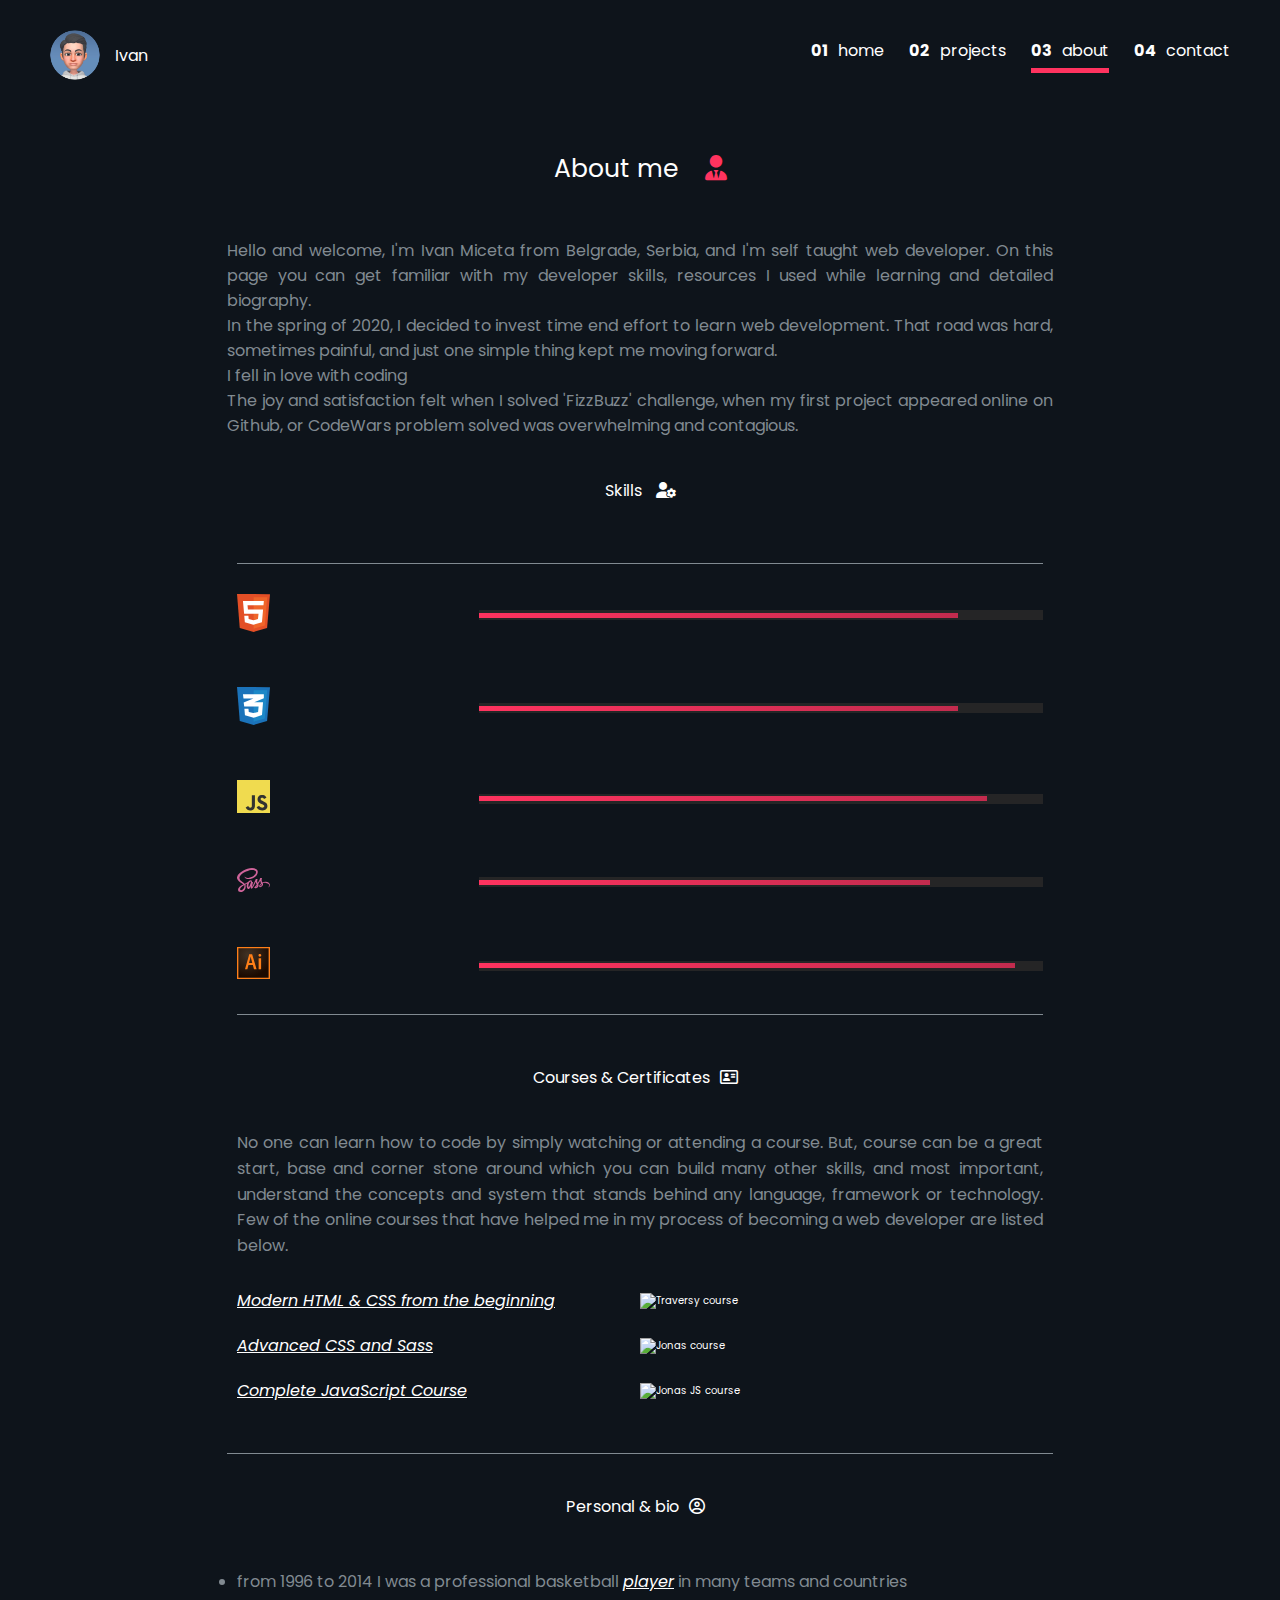
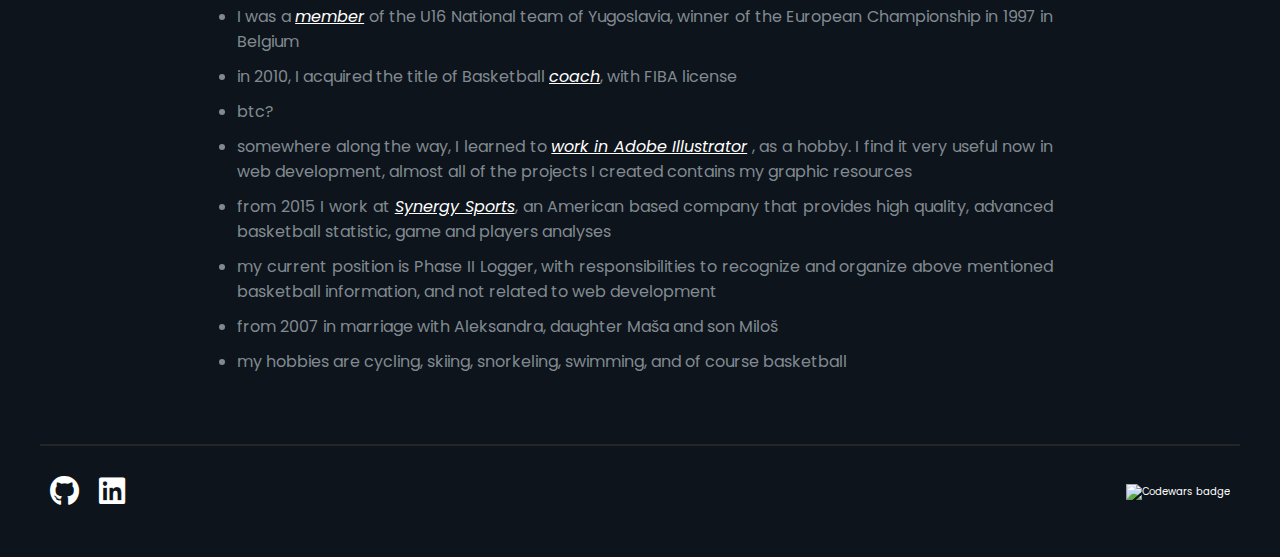
==== commit 8a09ccec: "dev" ====
--- a/pages/about/about.html
+++ b/pages/about/about.html
@@ -100,7 +100,13 @@
     <div class="intro wrapper container">
       <p class="intro__para">Hello and welcome, I'm Ivan Miceta from Belgrade, Serbia, and I'm self taught web developer. On this page you can get familiar with my developer skills, resources I used while learning and detailed biography.   </p>
       <p class="intro__para">
-        In the spring of 2020, I decided to invest huge amount of time end effort to fulfill an old desire. To become a web developer.
+        In the spring of 2020, I decided to invest time end effort to learn web development. That road was hard, sometimes painful, and just one simple thing kept me moving forward.
+      </p>
+      <p class="intro__para">
+        I fell in love with coding
+      </p>
+      <p class="intro__para">
+        The joy and satisfaction felt when I solved 'FizzBuzz' challenge, when my first project appeared online on Github, or CodeWars problem solved was overwhelming and contagious. 
       </p>
     </div>
     <div class="section__about--subheadings">
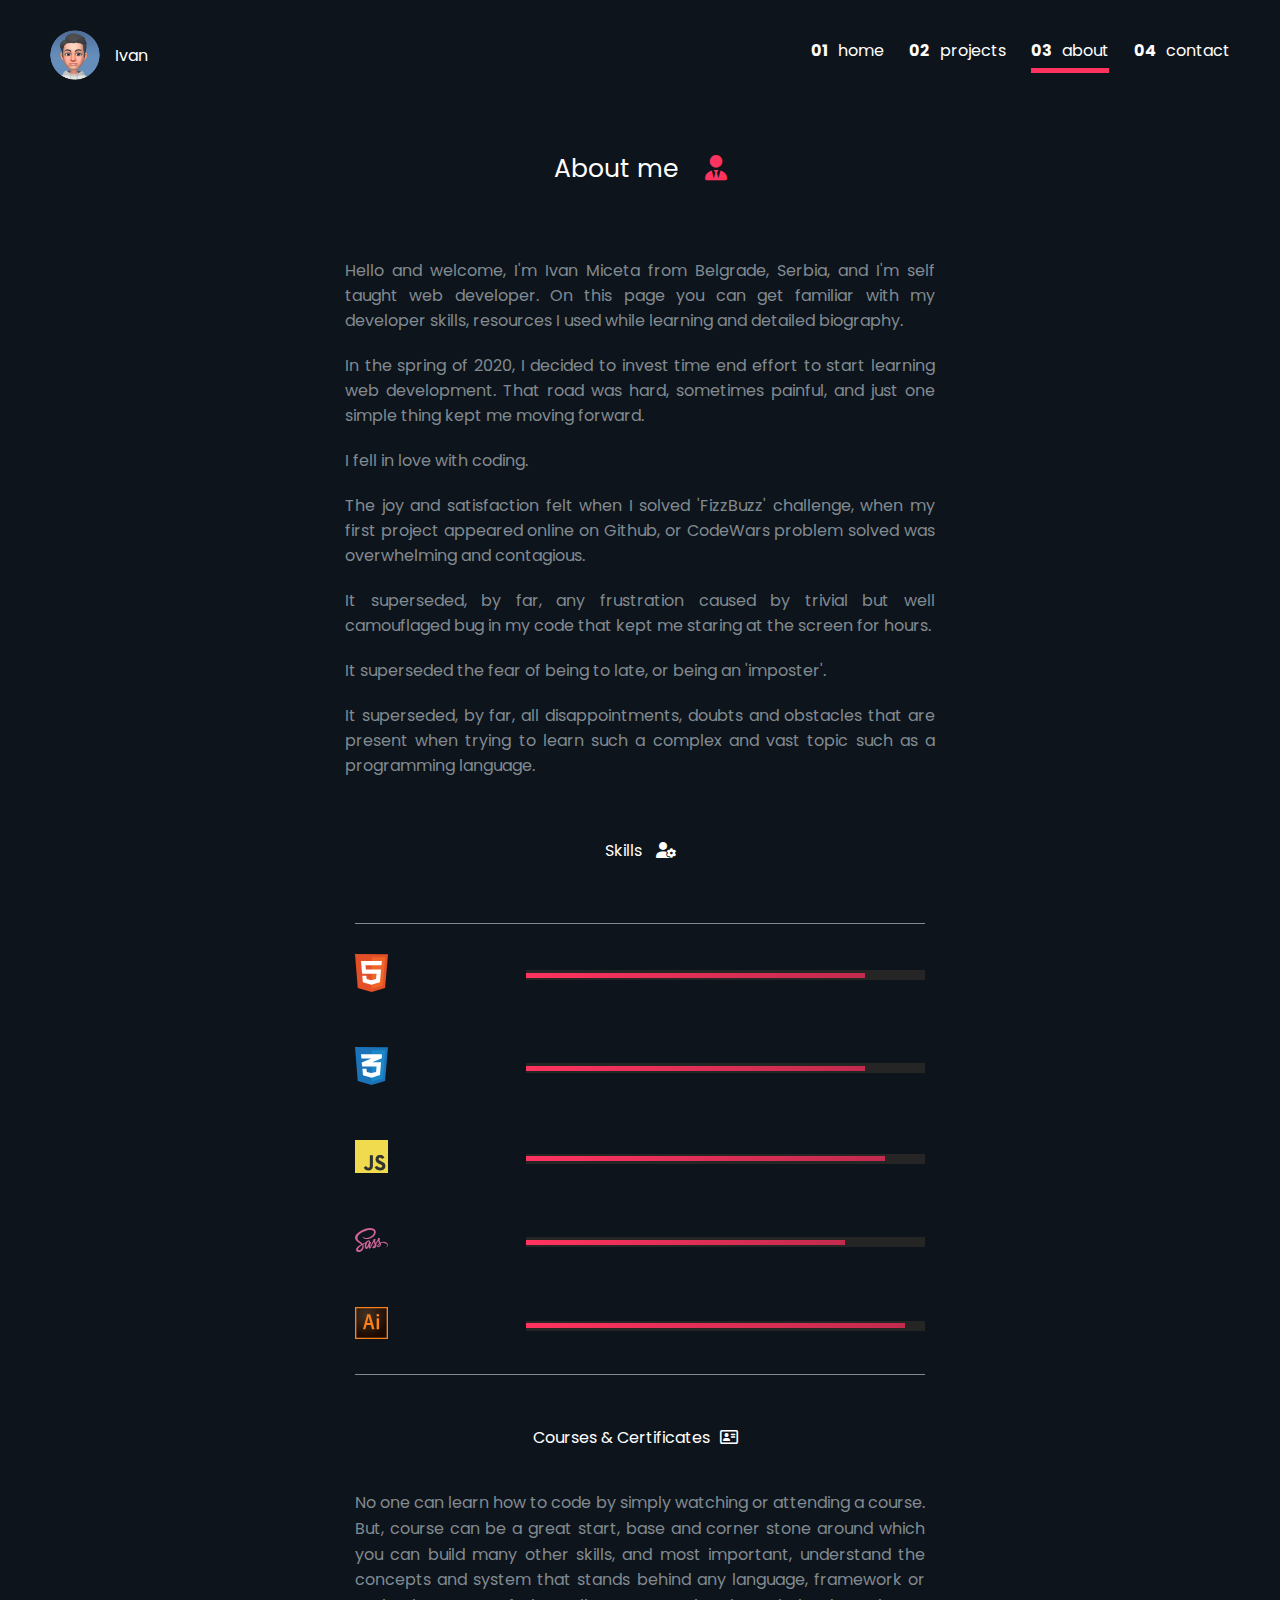
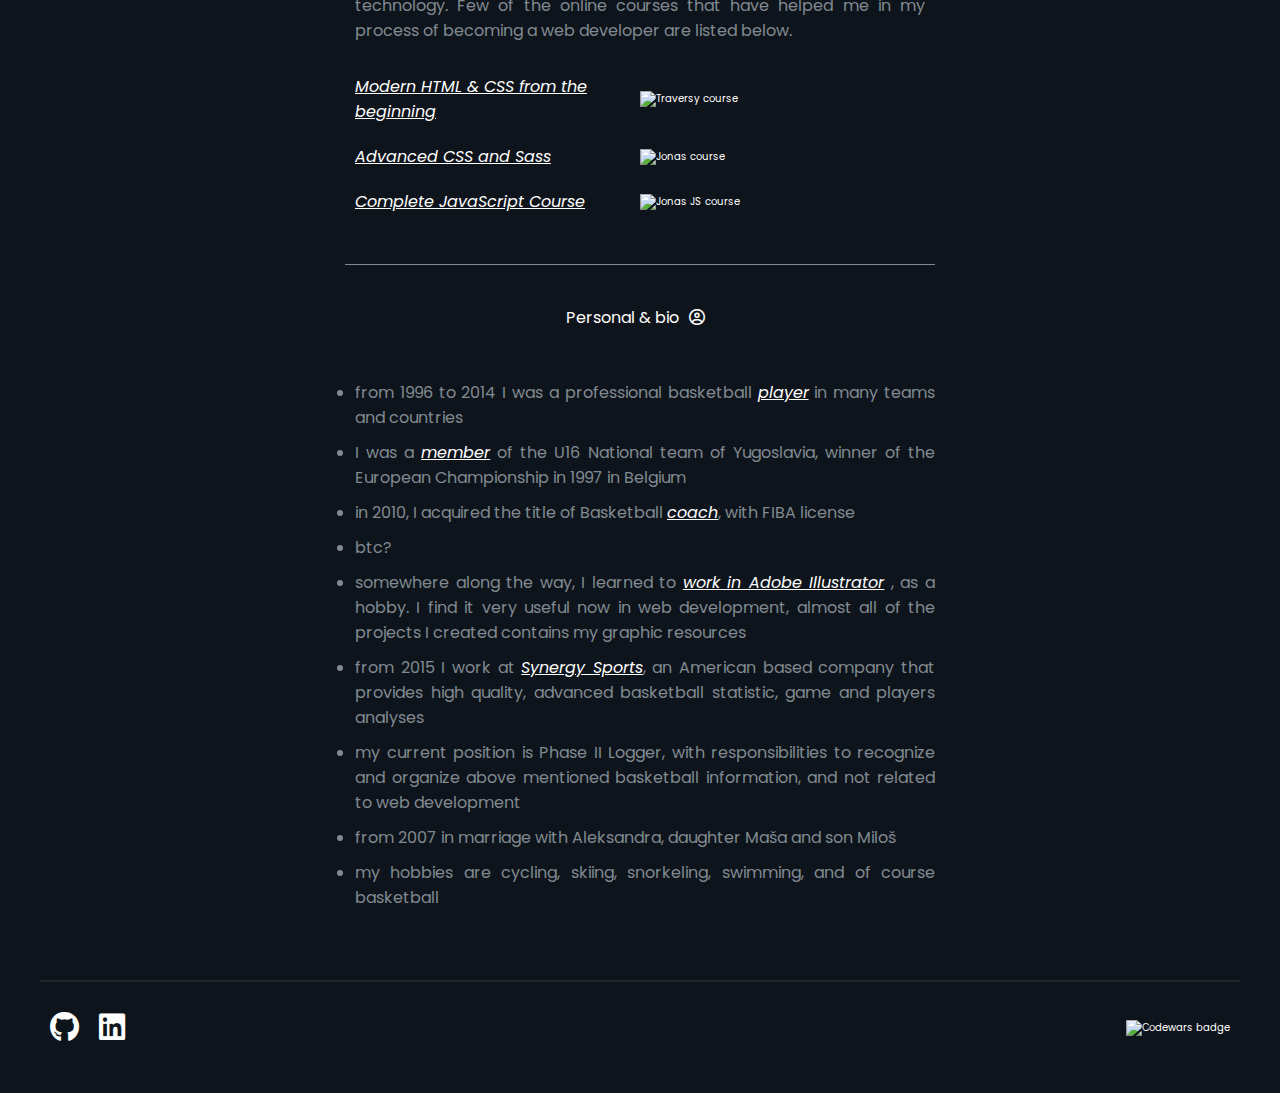
==== commit 34721823: "dev" ====
--- a/pages/about/about.html
+++ b/pages/about/about.html
@@ -100,14 +100,27 @@
     <div class="intro wrapper container">
       <p class="intro__para">Hello and welcome, I'm Ivan Miceta from Belgrade, Serbia, and I'm self taught web developer. On this page you can get familiar with my developer skills, resources I used while learning and detailed biography.   </p>
       <p class="intro__para">
-        In the spring of 2020, I decided to invest time end effort to learn web development. That road was hard, sometimes painful, and just one simple thing kept me moving forward.
-      </p>
-      <p class="intro__para">
-        I fell in love with coding
+        In the spring of 2020, I decided to invest time end effort to start learning web development. That road was hard, sometimes painful, and just one simple thing kept me moving forward.
+      </p>
+      <p class="intro__para">
+        I fell in love with coding.
       </p>
       <p class="intro__para">
         The joy and satisfaction felt when I solved 'FizzBuzz' challenge, when my first project appeared online on Github, or CodeWars problem solved was overwhelming and contagious. 
       </p>
+      <p class="intro__para">
+        It superseded, by far, any frustration caused by trivial but well camouflaged bug in my code that kept me staring at the screen for hours. 
+      </p>
+      <p class="intro__para">
+        It superseded the fear of being to late, or being an 'imposter'.
+      </p>
+      <p class="intro__para">
+        It superseded, by far, all disappointments, doubts and obstacles
+        that are present when trying to learn such a complex and vast topic such as a programming language.
+      </p>
+      
+
+        
     </div>
     <div class="section__about--subheadings">
       <h3 class="section__subtitle">
--- a/css/main.css
+++ b/css/main.css
@@ -965,9 +965,9 @@
 .intro__para {
   color: #818a91;
   font-size: 1.6rem;
-  width: 70%;
+  width: 50%;
   text-align: justify;
-  margin: auto;
+  margin: 2rem auto;
 }
 
 .section__about {
@@ -989,7 +989,7 @@
 
 .section__about .about__skills,
 .section__about .about__personal {
-  width: 70%;
+  width: 50%;
 }
 
 .section__about .about__skills {
@@ -1146,7 +1146,7 @@
   -webkit-box-pack: center;
       -ms-flex-pack: center;
           justify-content: center;
-  width: 70%;
+  width: 50%;
   margin: 3rem auto 5rem;
   border-top: 1px solid #818a91;
 }
@@ -1474,6 +1474,14 @@
   }
 }
 
+.intro__para {
+  color: #818a91;
+  font-size: 1.6rem;
+  width: 50%;
+  text-align: justify;
+  margin: 2rem auto;
+}
+
 .section__projects--item {
   width: 100%;
   height: 50rem;
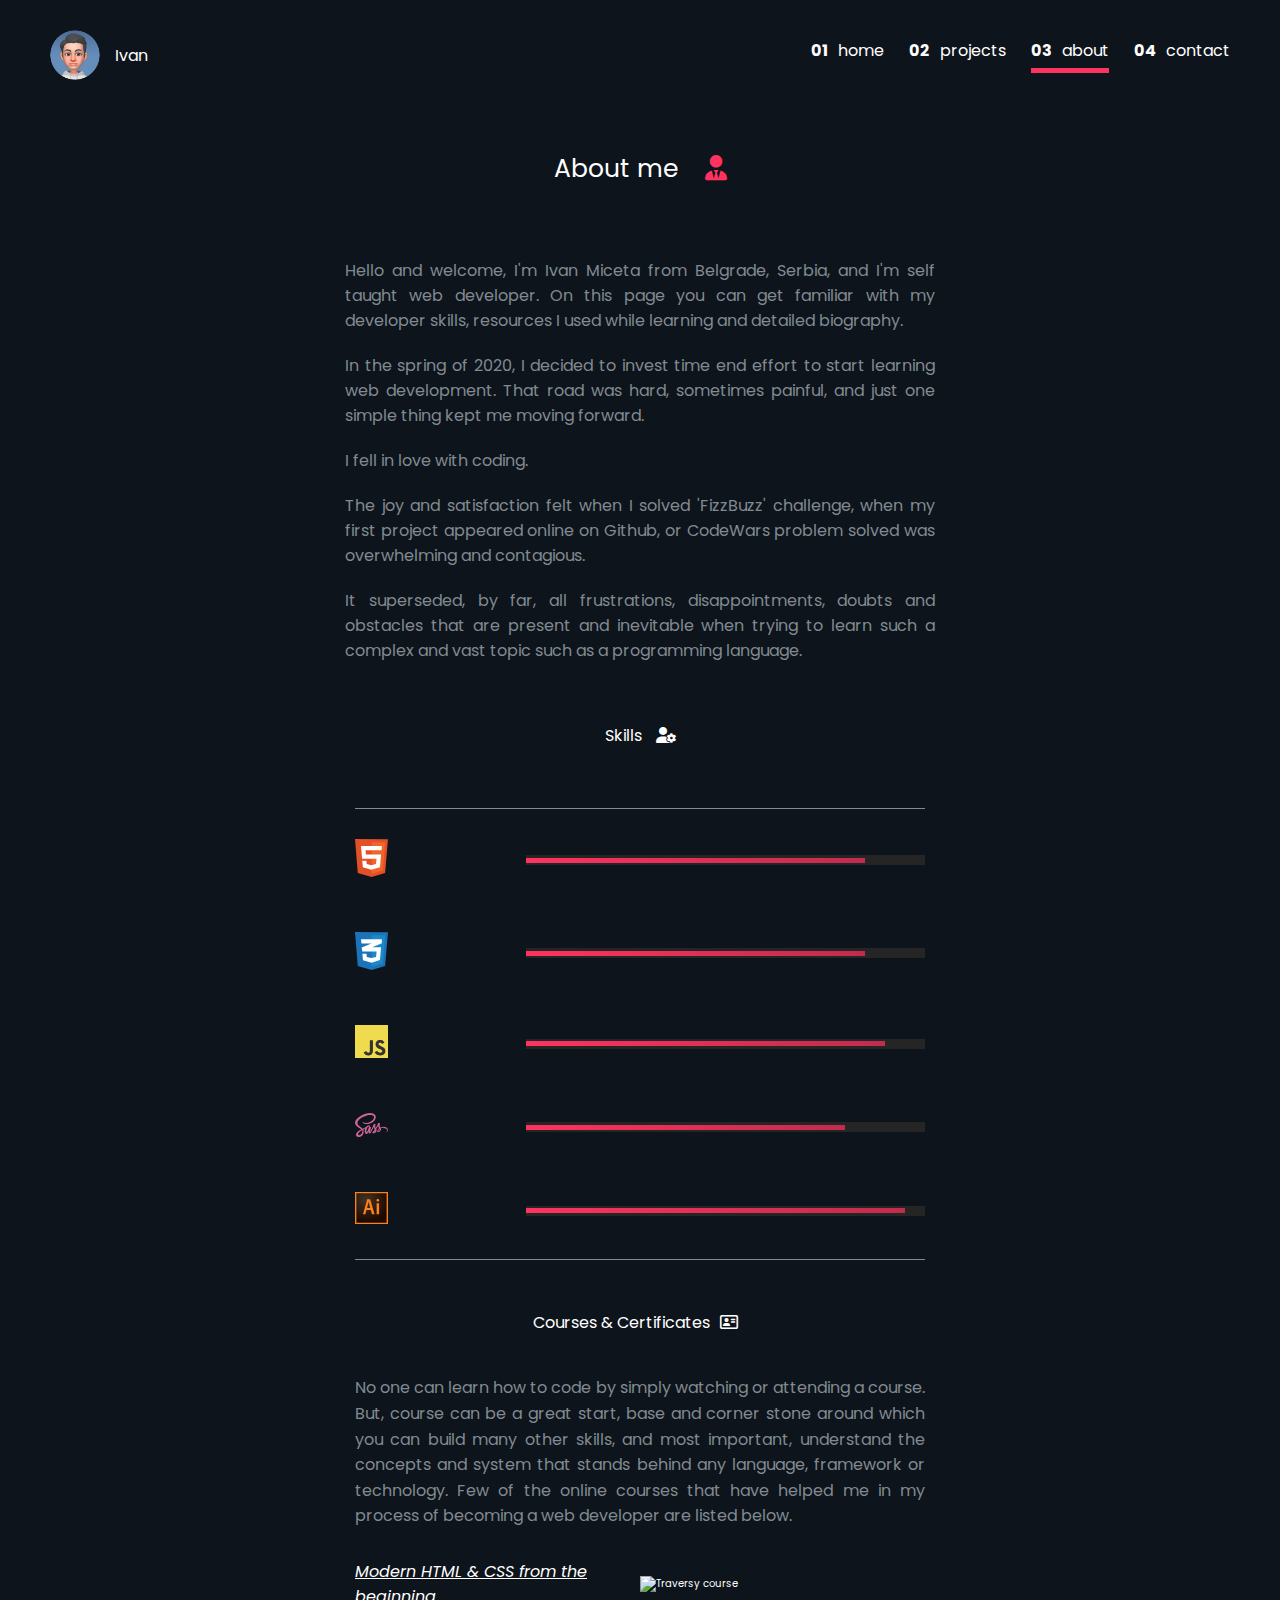
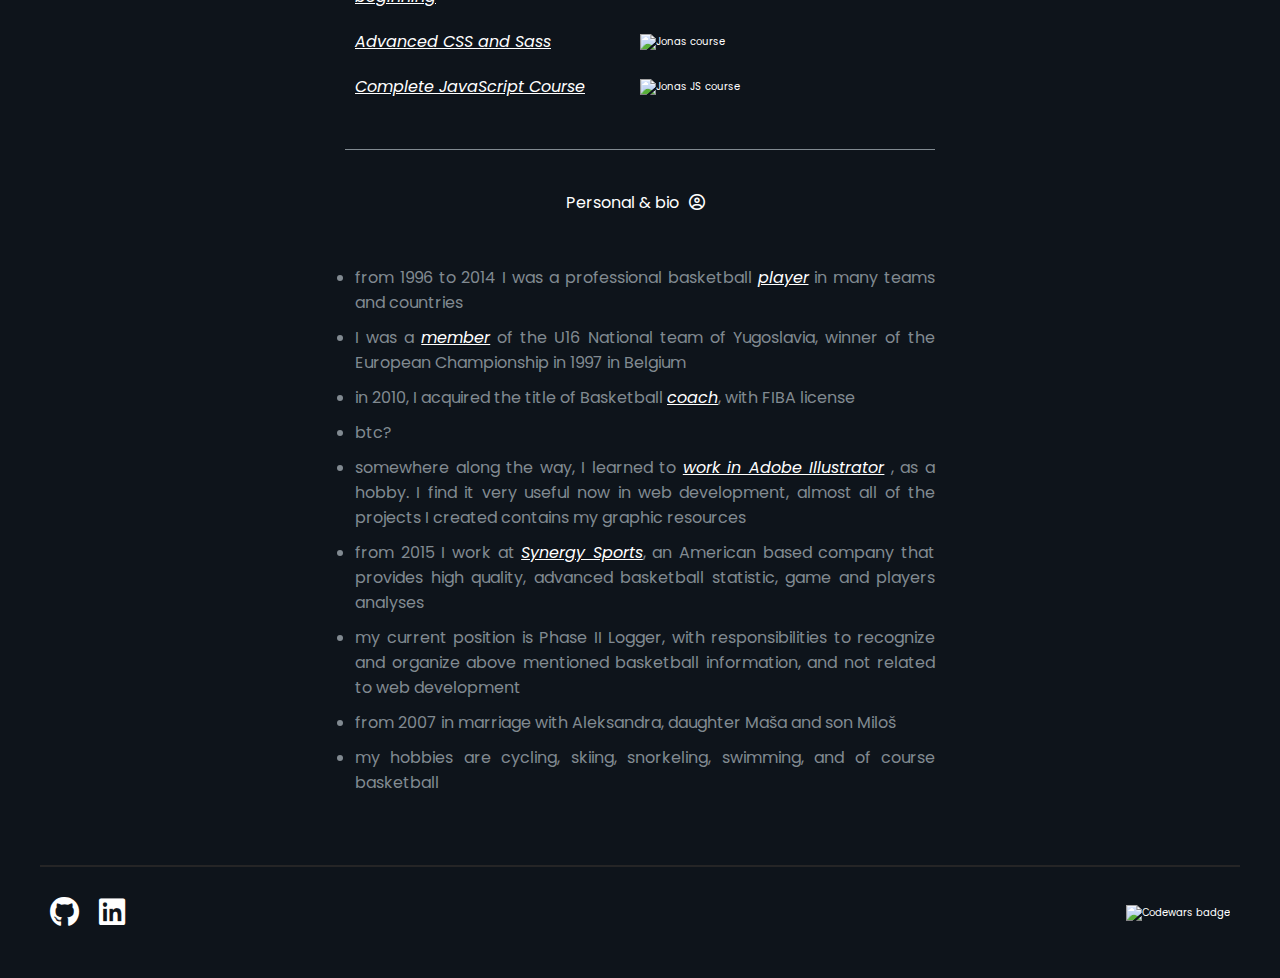
==== commit b9c47bc5: "dev" ====
--- a/pages/about/about.html
+++ b/pages/about/about.html
@@ -108,15 +108,15 @@
       <p class="intro__para">
         The joy and satisfaction felt when I solved 'FizzBuzz' challenge, when my first project appeared online on Github, or CodeWars problem solved was overwhelming and contagious. 
       </p>
-      <p class="intro__para">
+      <!-- <p class="intro__para">
         It superseded, by far, any frustration caused by trivial but well camouflaged bug in my code that kept me staring at the screen for hours. 
       </p>
       <p class="intro__para">
         It superseded the fear of being to late, or being an 'imposter'.
-      </p>
-      <p class="intro__para">
-        It superseded, by far, all disappointments, doubts and obstacles
-        that are present when trying to learn such a complex and vast topic such as a programming language.
+      </p> -->
+      <p class="intro__para">
+        It superseded, by far, all frustrations, disappointments, doubts and obstacles
+        that are present and inevitable when trying to learn such a complex and vast topic such as a programming language.
       </p>
       
 
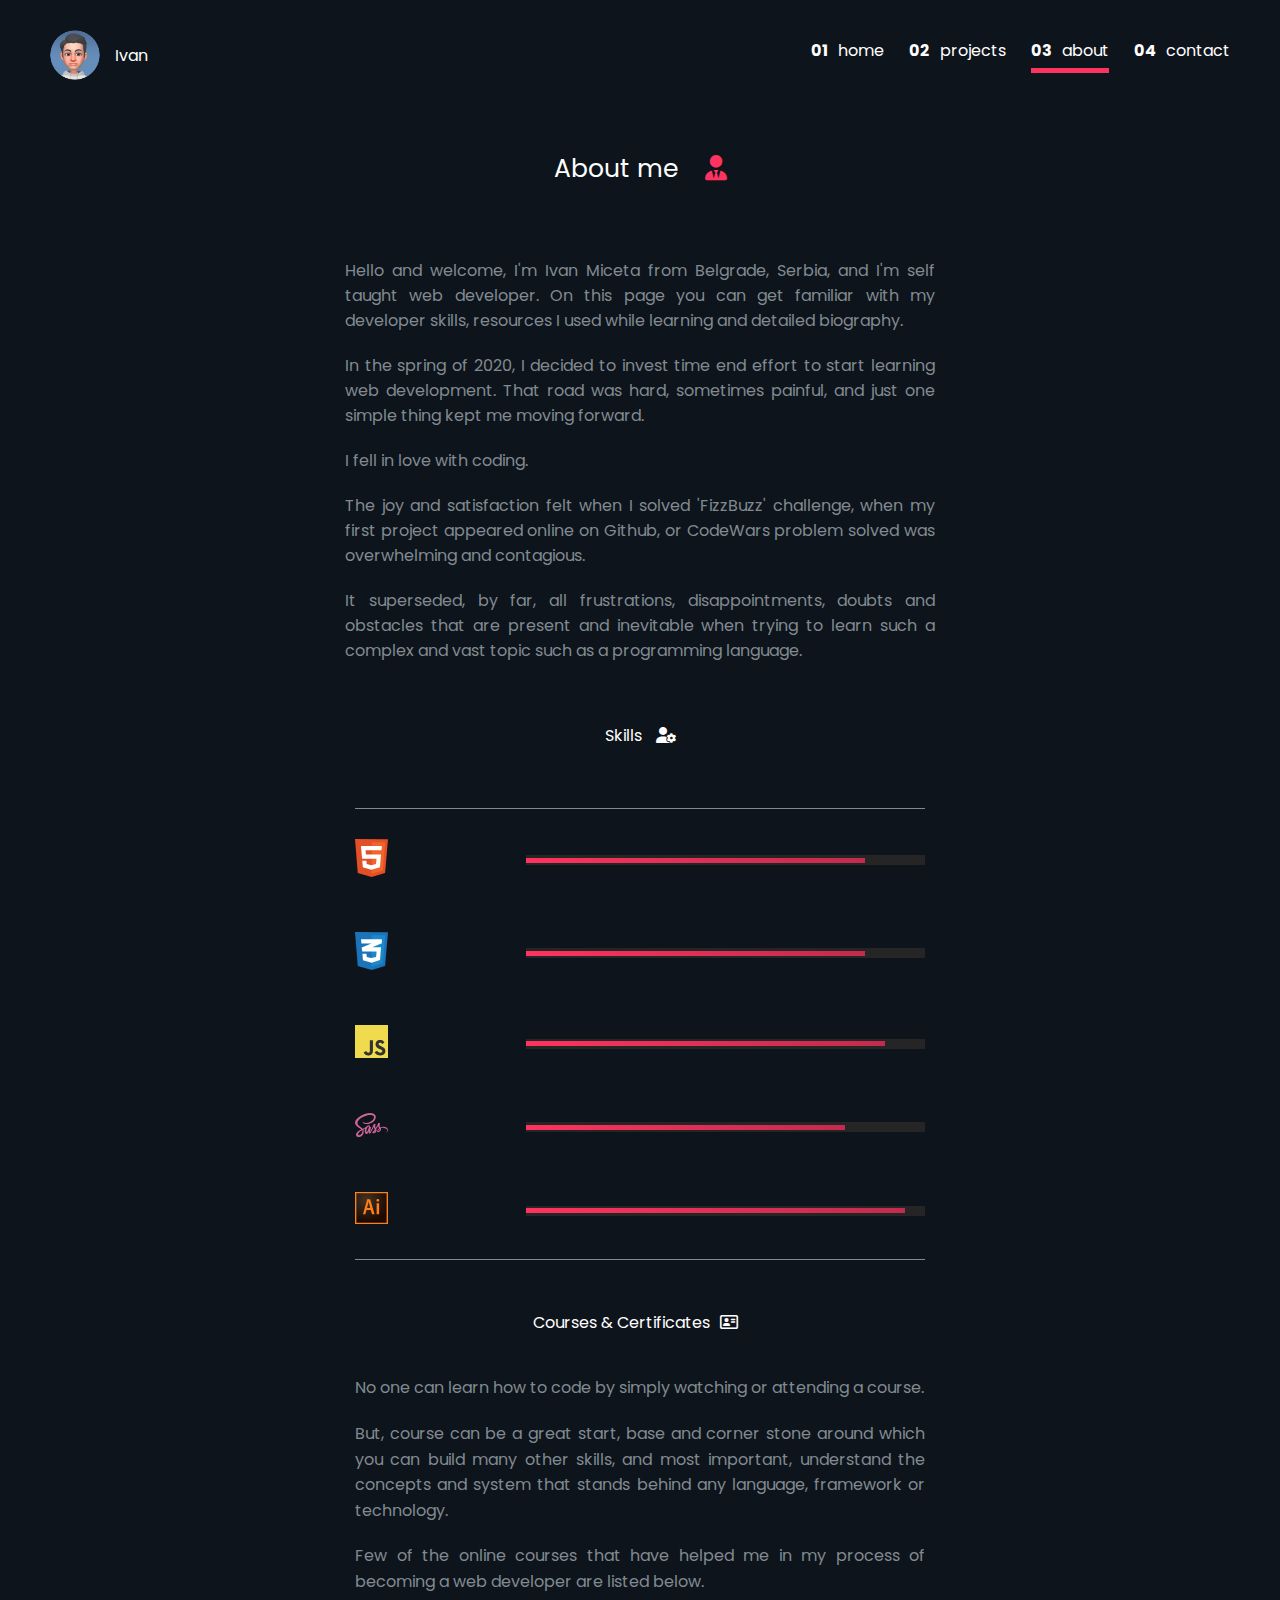
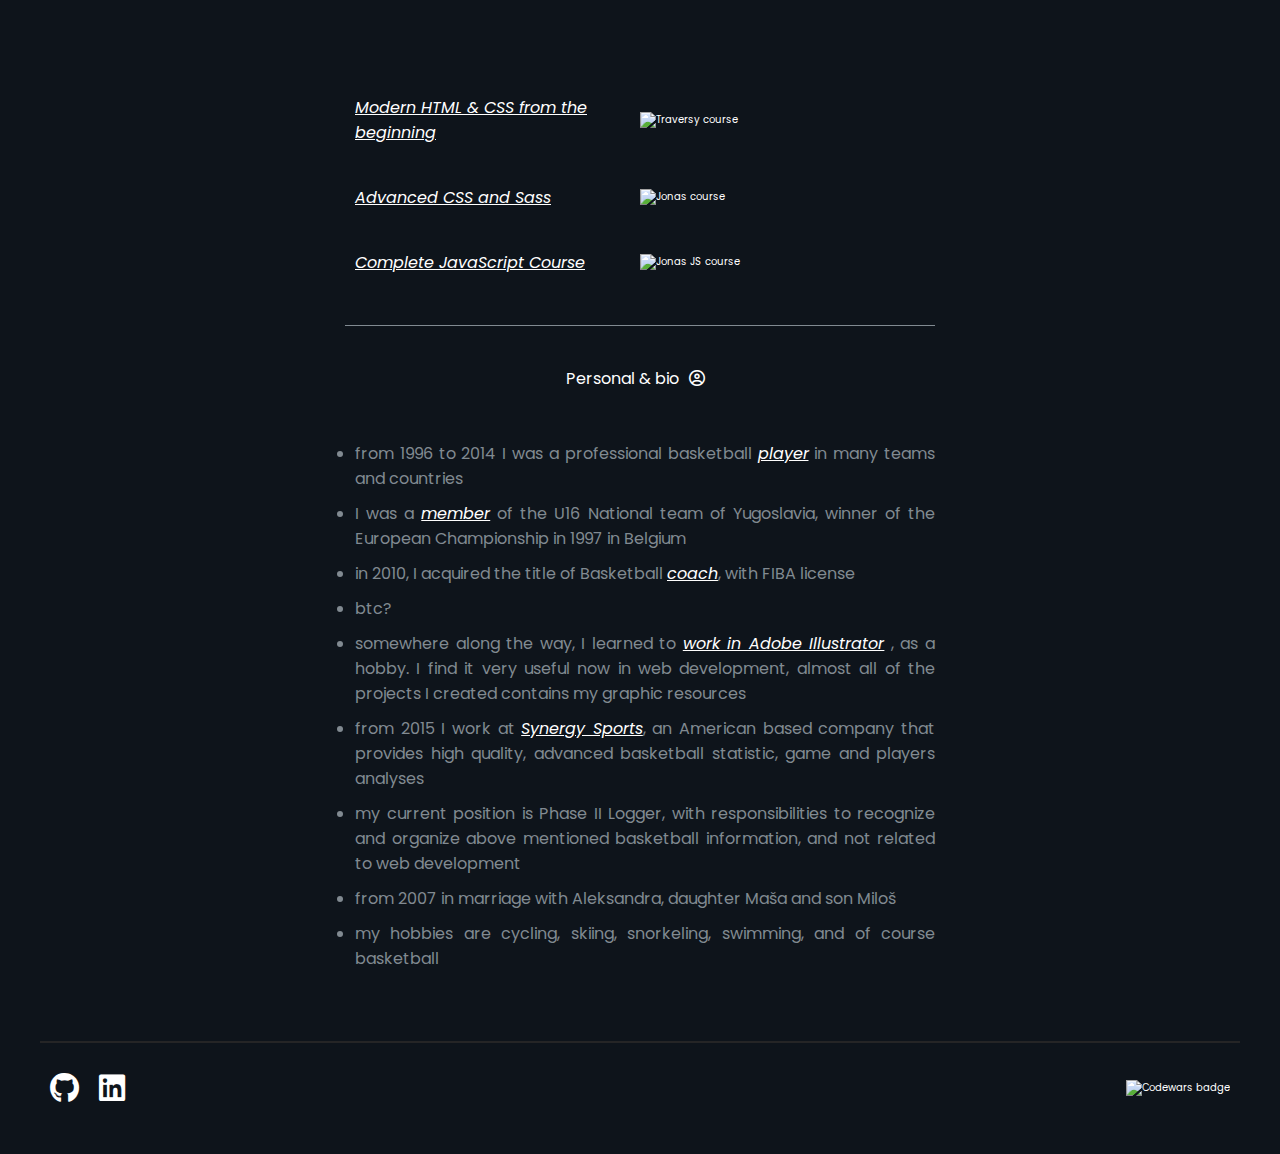
==== commit efb5ec7a: "dev" ====
--- a/pages/about/about.html
+++ b/pages/about/about.html
@@ -164,13 +164,16 @@
           <h3 class="cc"> Courses & Certificates<span class="cc-icon"><i class="far fa-address-card"></i></span></h3>
           <p class="courses-intro">
             No one can learn how to code by simply watching or attending a 
-            course. But, course can be a great start, base and corner stone around which you can build many other skills, and most important, 
+            course. 
+          </p>
+          <p class="courses-intro">
+            But, course can be a great start, base and corner stone around which you can build many other skills, and most important, 
             understand the concepts and system that stands behind any language, 
             framework or technology.
-            
+          </p>
+          <p class="courses-intro">
             Few of the online courses that have helped me in my process of becoming a web developer are listed below.
           </p>
-          
           <div class="certificates">
             <div class="cert-wrapper">
               <p class="course-title"><a href="https://www.udemy.com/course/modern-html-css-from-the-beginning/" target="_blank" title="Link to the Modern HTML & CSS"> Modern HTML & CSS from the beginning</a></p>
@@ -187,6 +190,11 @@
           </div>
         </div>
       </div>
+            
+            
+          
+
+           
               
     
               
--- a/css/main.css
+++ b/css/main.css
@@ -1072,10 +1072,11 @@
   font-size: 1.6rem;
   text-align: justify;
   color: #818a91;
-  margin-bottom: 3rem;
+  margin: 2rem auto;
 }
 
 .section__about .about__skills .courses-certificates .certificates {
+  margin-top: 10rem;
   width: 100%;
   display: -webkit-box;
   display: -ms-flexbox;
@@ -1087,7 +1088,7 @@
   -webkit-box-align: center;
       -ms-flex-align: center;
           align-items: center;
-  gap: 1rem;
+  gap: 3rem;
 }
 
 .section__about .about__skills .courses-certificates .certificates .cert-wrapper {
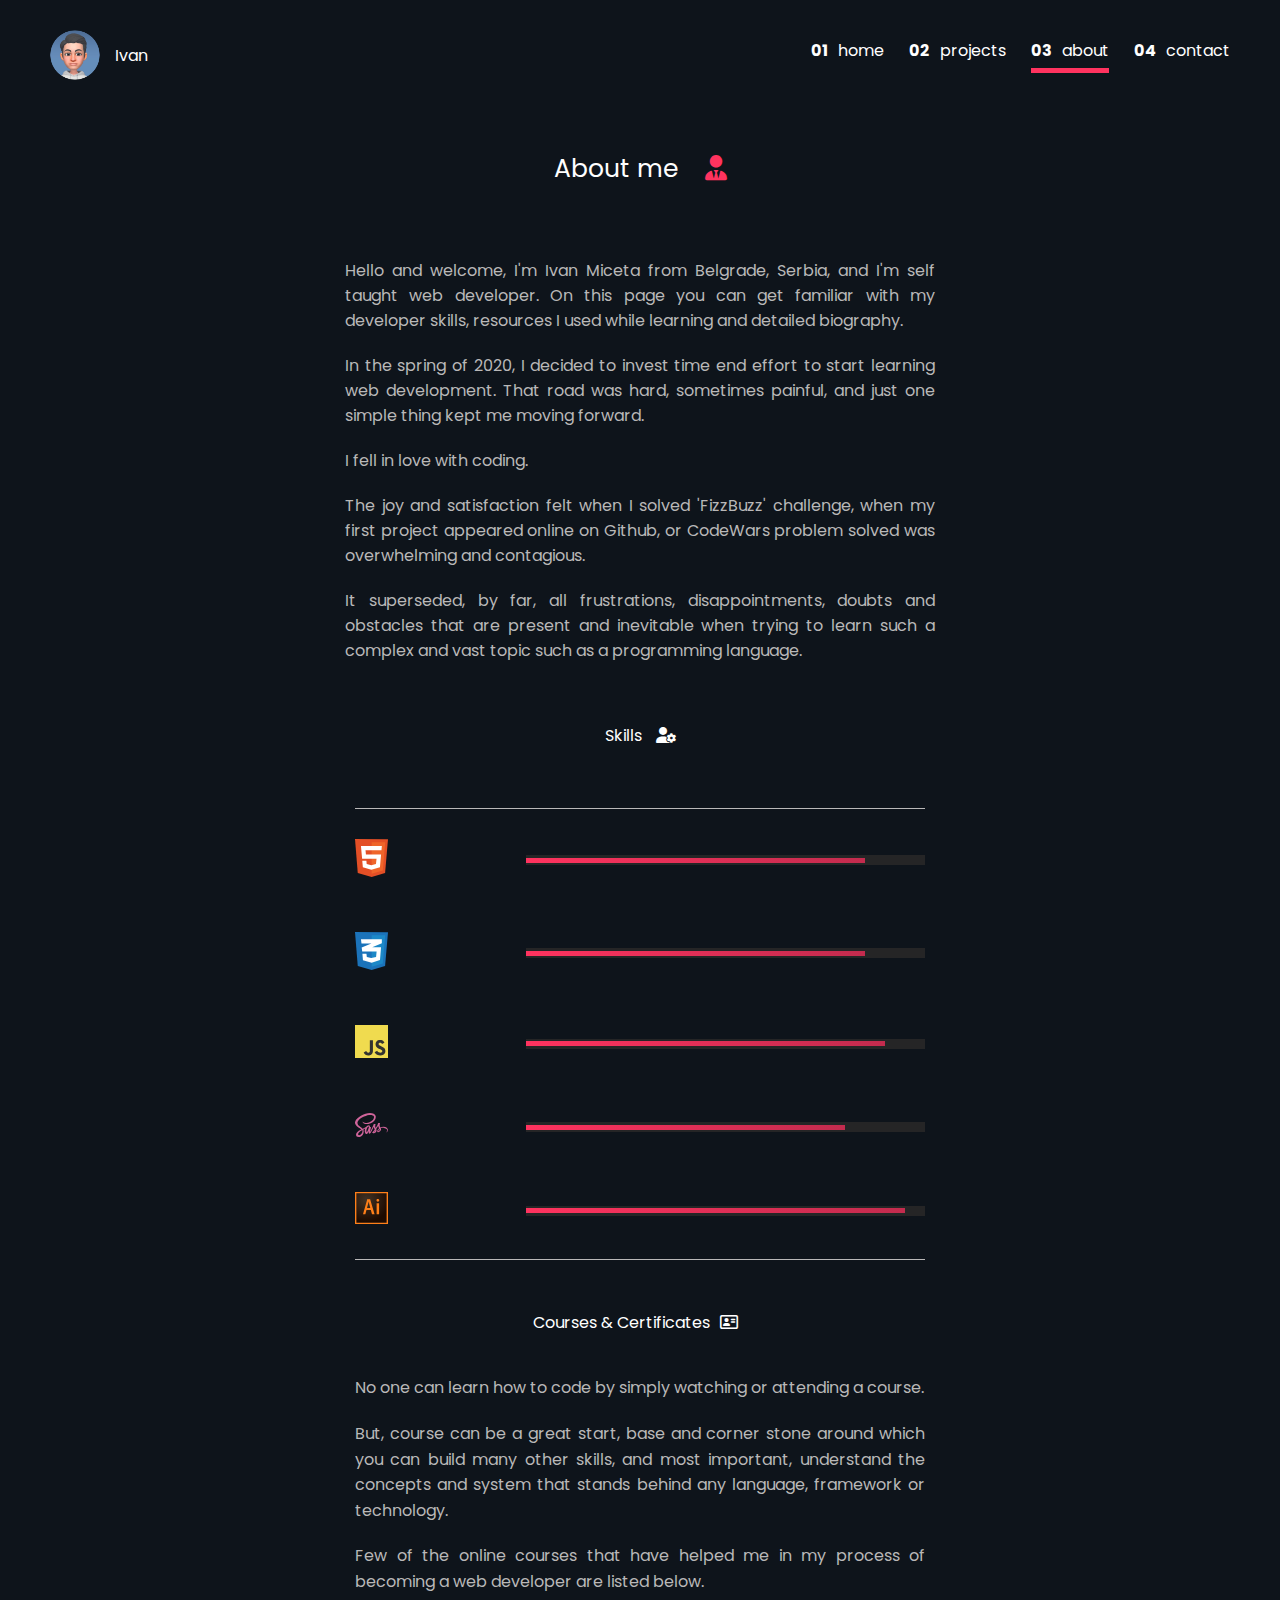
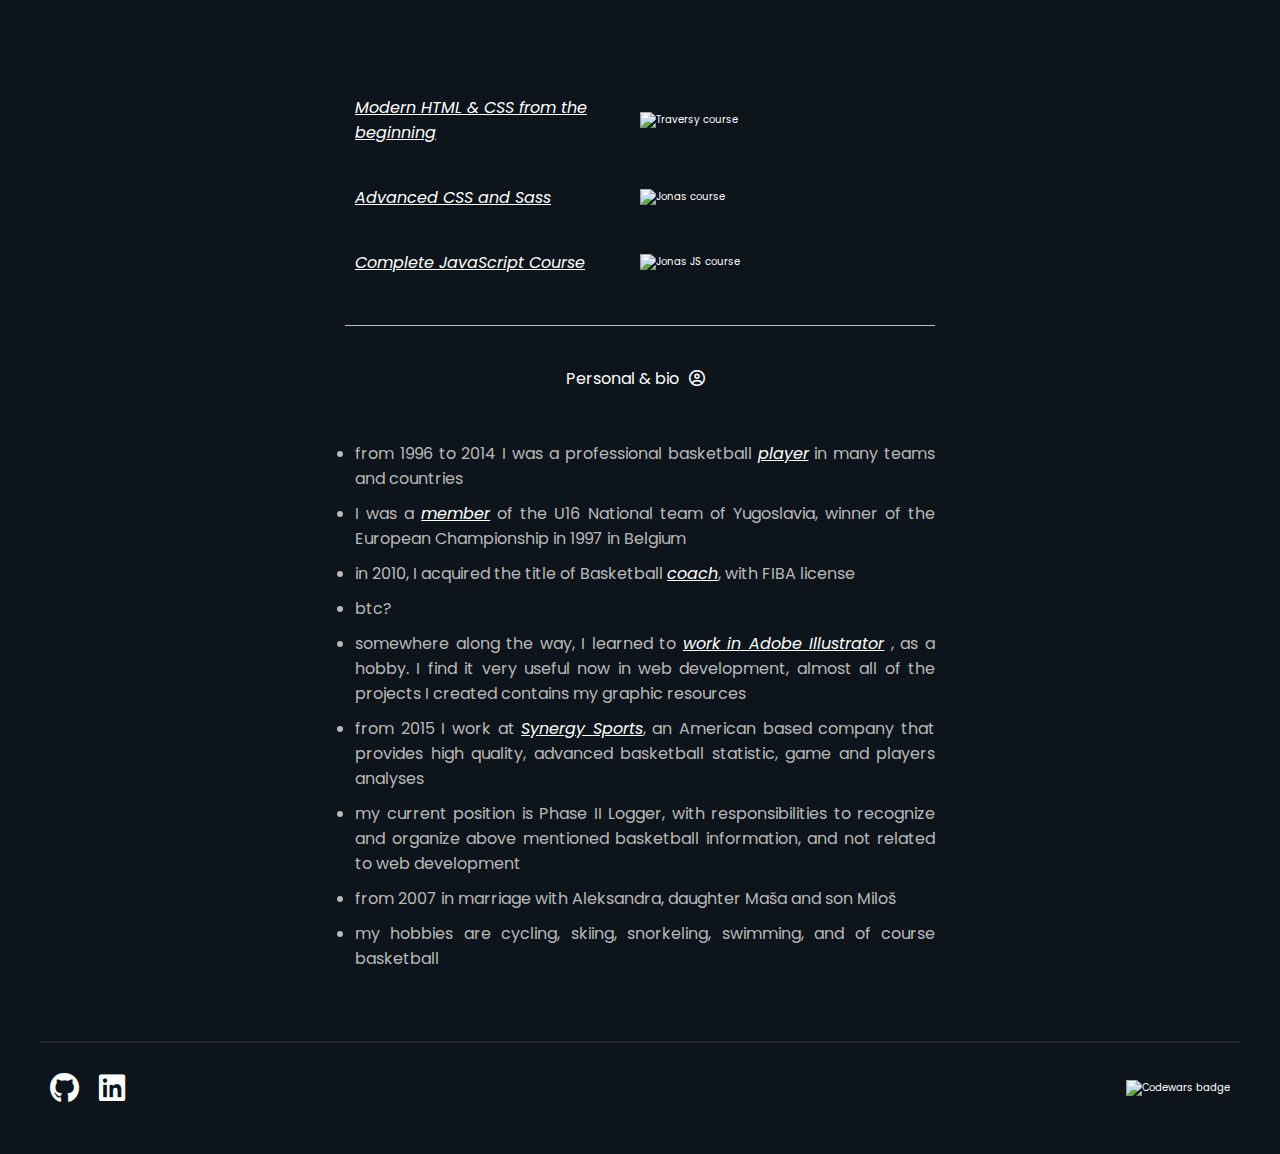
==== commit 6f2cfd07: "dev" ====
--- a/pages/about/about.html
+++ b/pages/about/about.html
@@ -108,16 +108,14 @@
       <p class="intro__para">
         The joy and satisfaction felt when I solved 'FizzBuzz' challenge, when my first project appeared online on Github, or CodeWars problem solved was overwhelming and contagious. 
       </p>
-      <!-- <p class="intro__para">
-        It superseded, by far, any frustration caused by trivial but well camouflaged bug in my code that kept me staring at the screen for hours. 
-      </p>
-      <p class="intro__para">
-        It superseded the fear of being to late, or being an 'imposter'.
-      </p> -->
       <p class="intro__para">
         It superseded, by far, all frustrations, disappointments, doubts and obstacles
         that are present and inevitable when trying to learn such a complex and vast topic such as a programming language.
       </p>
+      <p class="intro__para">
+        
+      </p>
+      
       
 
         
--- a/css/main.css
+++ b/css/main.css
@@ -948,7 +948,7 @@
 }
 
 .footer__lower-copy {
-  color: #818a91;
+  color: #b9b8b8;
   font-size: 1.6rem;
   margin: 0 1rem;
 }
@@ -963,7 +963,7 @@
 }
 
 .intro__para {
-  color: #818a91;
+  color: #b9b8b8;
   font-size: 1.6rem;
   width: 50%;
   text-align: justify;
@@ -1026,12 +1026,12 @@
 
 .section__about .about__skills--html {
   padding-top: 3rem;
-  border-top: 1px solid #818a91;
+  border-top: 1px solid #b9b8b8;
 }
 
 .section__about .about__skills--ai {
   padding-bottom: 3rem;
-  border-bottom: 1px solid #818a91;
+  border-bottom: 1px solid #b9b8b8;
 }
 
 .section__about .about__skills--html, .section__about .about__skills--css, .section__about .about__skills--js, .section__about .about__skills--sass, .section__about .about__skills--ai {
@@ -1071,7 +1071,7 @@
   line-height: 1.6;
   font-size: 1.6rem;
   text-align: justify;
-  color: #818a91;
+  color: #b9b8b8;
   margin: 2rem auto;
 }
 
@@ -1149,7 +1149,7 @@
           justify-content: center;
   width: 50%;
   margin: 3rem auto 5rem;
-  border-top: 1px solid #818a91;
+  border-top: 1px solid #b9b8b8;
 }
 
 .section__about .about__personal--ul {
@@ -1159,7 +1159,7 @@
 
 .section__about .about__personal--ul li {
   font-size: 1.6rem;
-  color: #818a91;
+  color: #b9b8b8;
   margin: 1rem 0;
   text-align: justify;
 }
@@ -1476,7 +1476,7 @@
 }
 
 .intro__para {
-  color: #818a91;
+  color: #b9b8b8;
   font-size: 1.6rem;
   width: 50%;
   text-align: justify;
@@ -1584,7 +1584,7 @@
   left: 0;
 }
 
-@media (max-width: 900px) {
+@media (min-width: 37.51em) and (max-width: 56.25em) {
   html {
     font-size: 55%;
   }
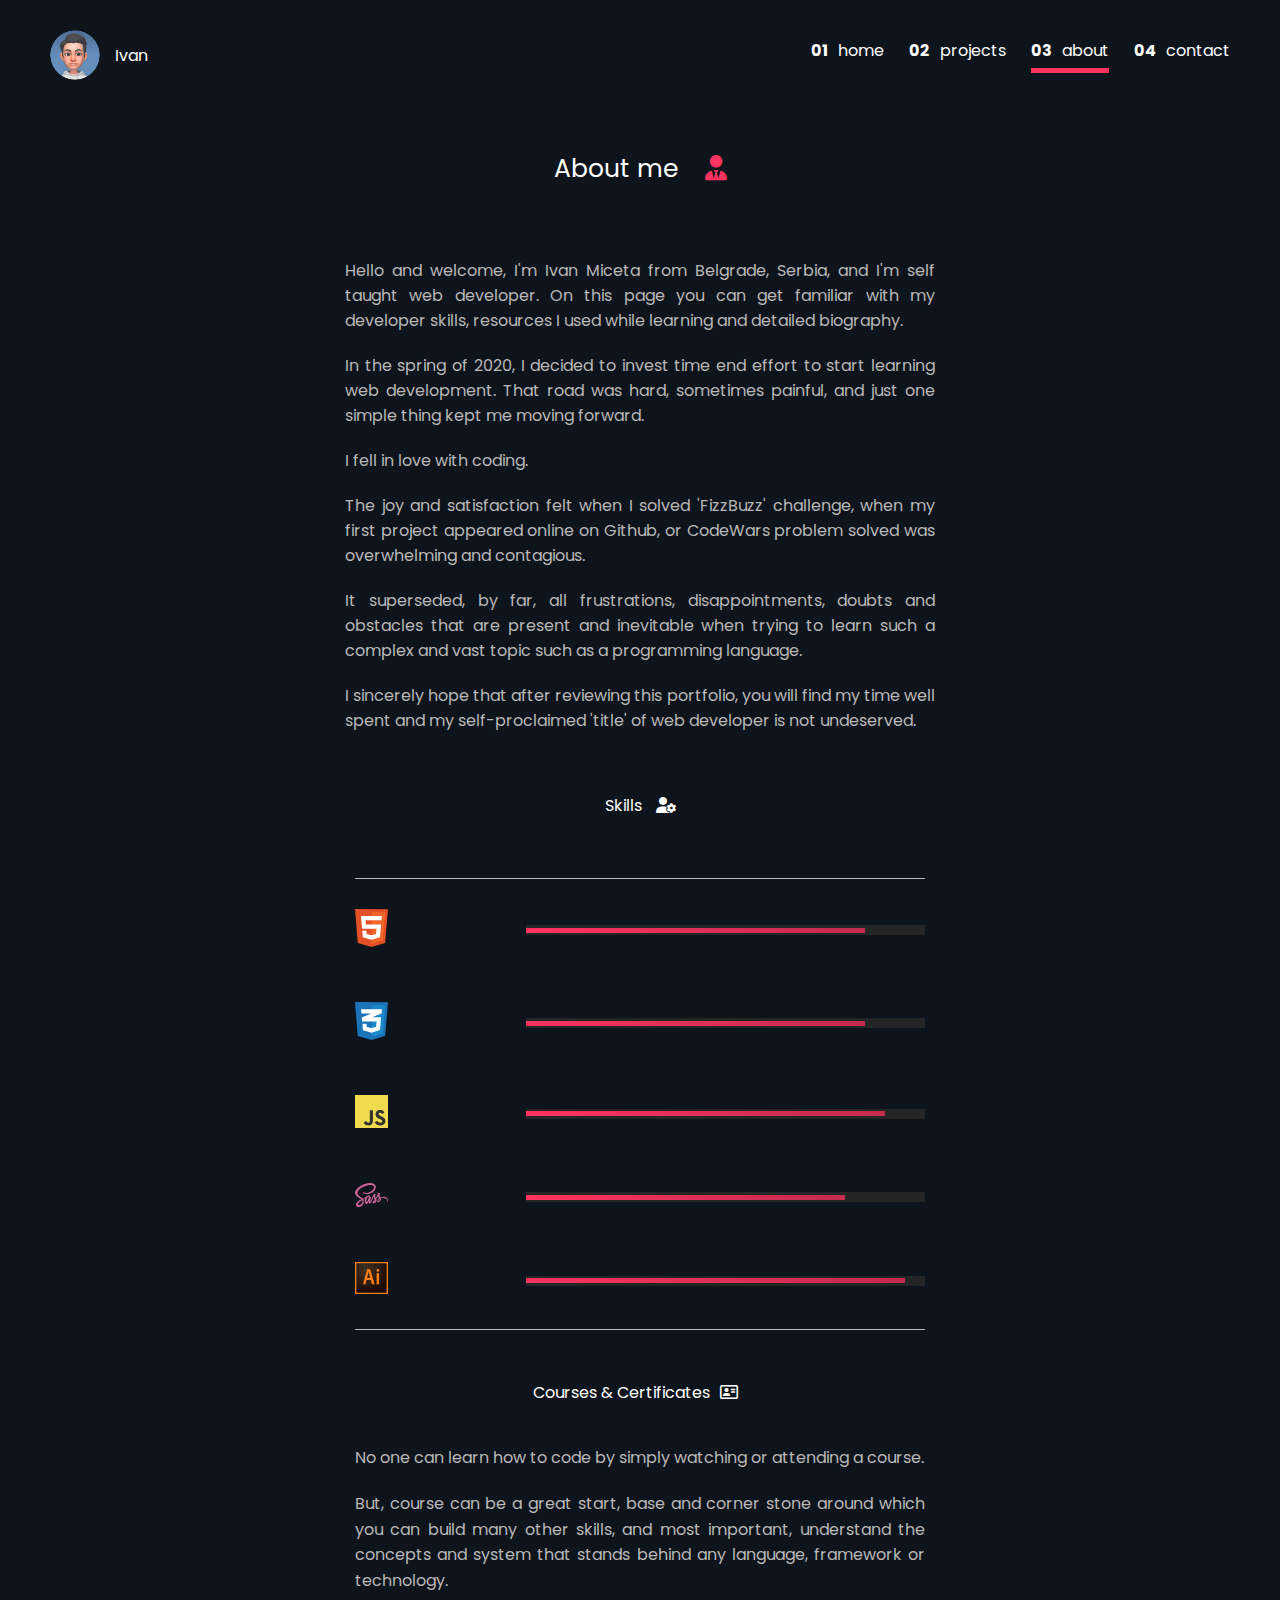
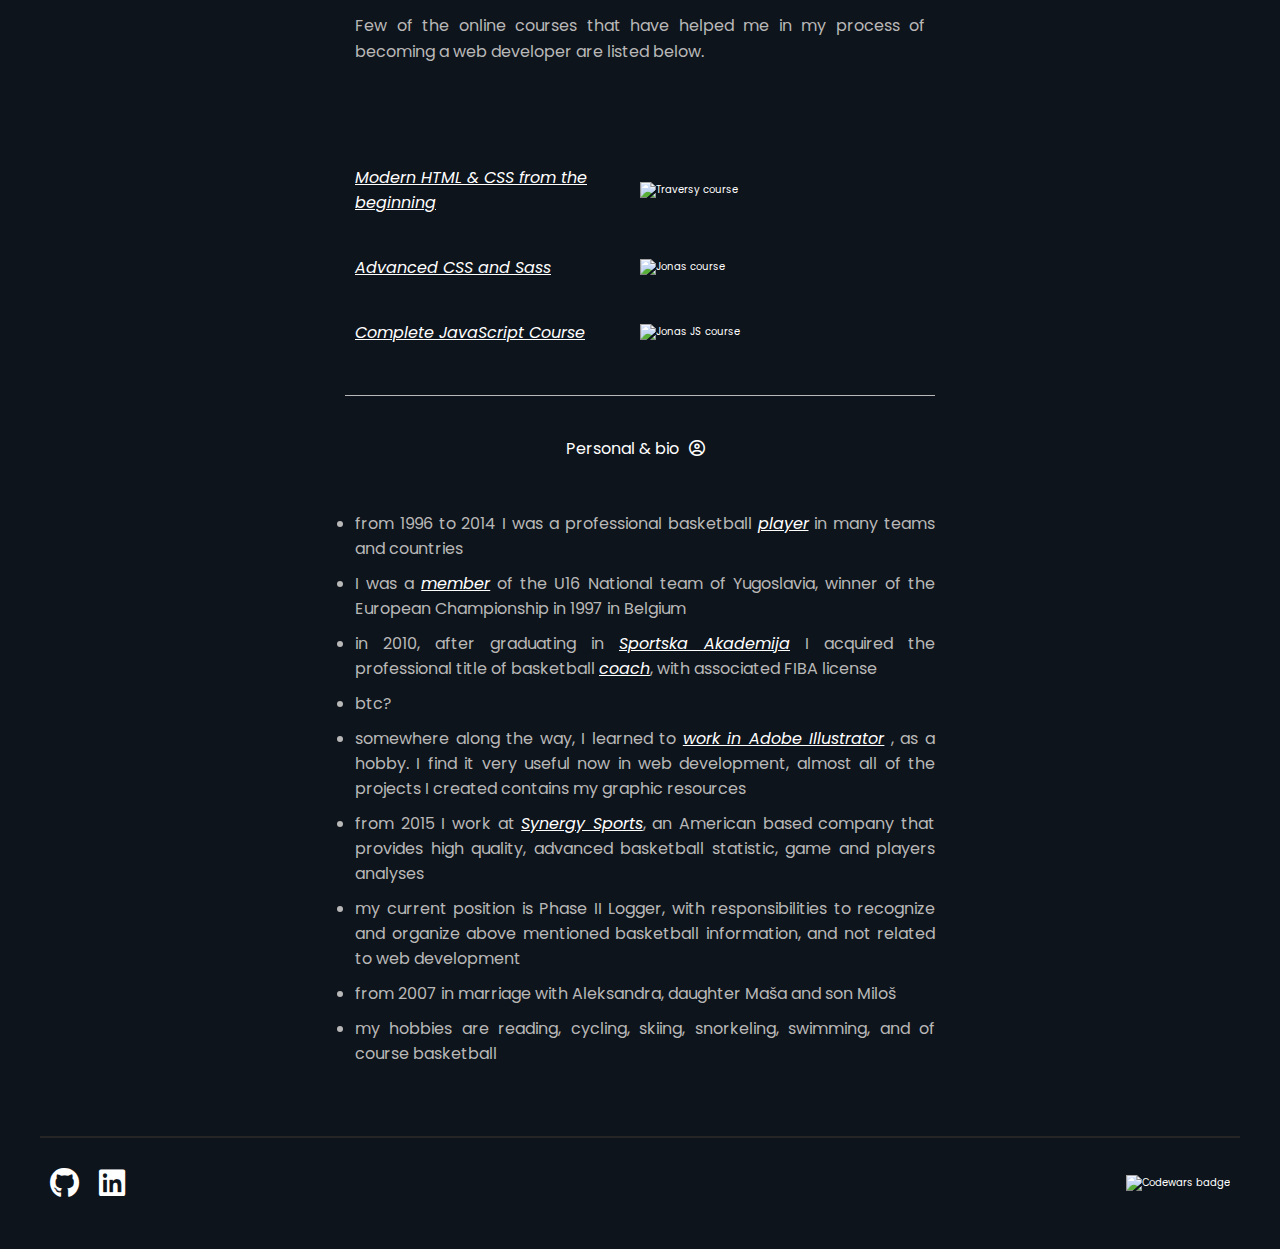
==== commit 42e3ddcf: "dev" ====
--- a/pages/about/about.html
+++ b/pages/about/about.html
@@ -113,7 +113,9 @@
         that are present and inevitable when trying to learn such a complex and vast topic such as a programming language.
       </p>
       <p class="intro__para">
-        
+        I sincerely hope that after reviewing this portfolio,
+        you will find my time well spent and my self-proclaimed 'title' of web developer is not
+        undeserved.
       </p>
       
       
@@ -202,7 +204,7 @@
           <li class="about-li">from 1996 to 2014 I was a professional basketball <a href="https://basketball.eurobasket.com/player/Ivan-Miceta/Romania/BC-CSU-Sibiu/28677" title="Link to EuroBasket profile page" target="_blank">player</a> in many teams and countries</li>
           <li class="about-li">I was a <a href="http://archive.fiba.com/pages/eng/fa/team/p/sid/2311/tid/390/tid2/307/_/1997_European_Championship_for_Cadets/index.html" target="_blank" title="Link to Fiba archive website">member</a>  of the U16 National team of Yugoslavia,
           winner of the European Championship in 1997 in Belgium </li>
-          <li class="about-li">in 2010, I acquired the title of Basketball <a href="https://www.fiba.basketball/wabc/find-a-member" title="Link to FIBA coach license, type Ivan Miceta in search bar" target="_blank">coach</a>, with FIBA license  </li>
+          <li class="about-li">in 2010, after graduating in <a href="https://www.spak.edu.rs/english/" target="_blank" title="Link to Sportsk Akademija">Sportska Akademija</a> I acquired the professional title of basketball <a href="https://www.fiba.basketball/wabc/find-a-member" title="Link to FIBA coach license, type Ivan Miceta in search bar" target="_blank">coach</a>, with associated FIBA license  </li>
           <li class="about-li">
             btc?
           </li>
@@ -217,7 +219,7 @@
           <li class="about-li">
             from 2007 in marriage with Aleksandra, daughter Maša and son Miloš
           </li>
-          <li class="about-li">my hobbies are cycling, skiing, snorkeling, swimming, and of course basketball </li>
+          <li class="about-li">my hobbies are reading, cycling, skiing, snorkeling, swimming, and of course basketball </li>
           
           
         </ul>
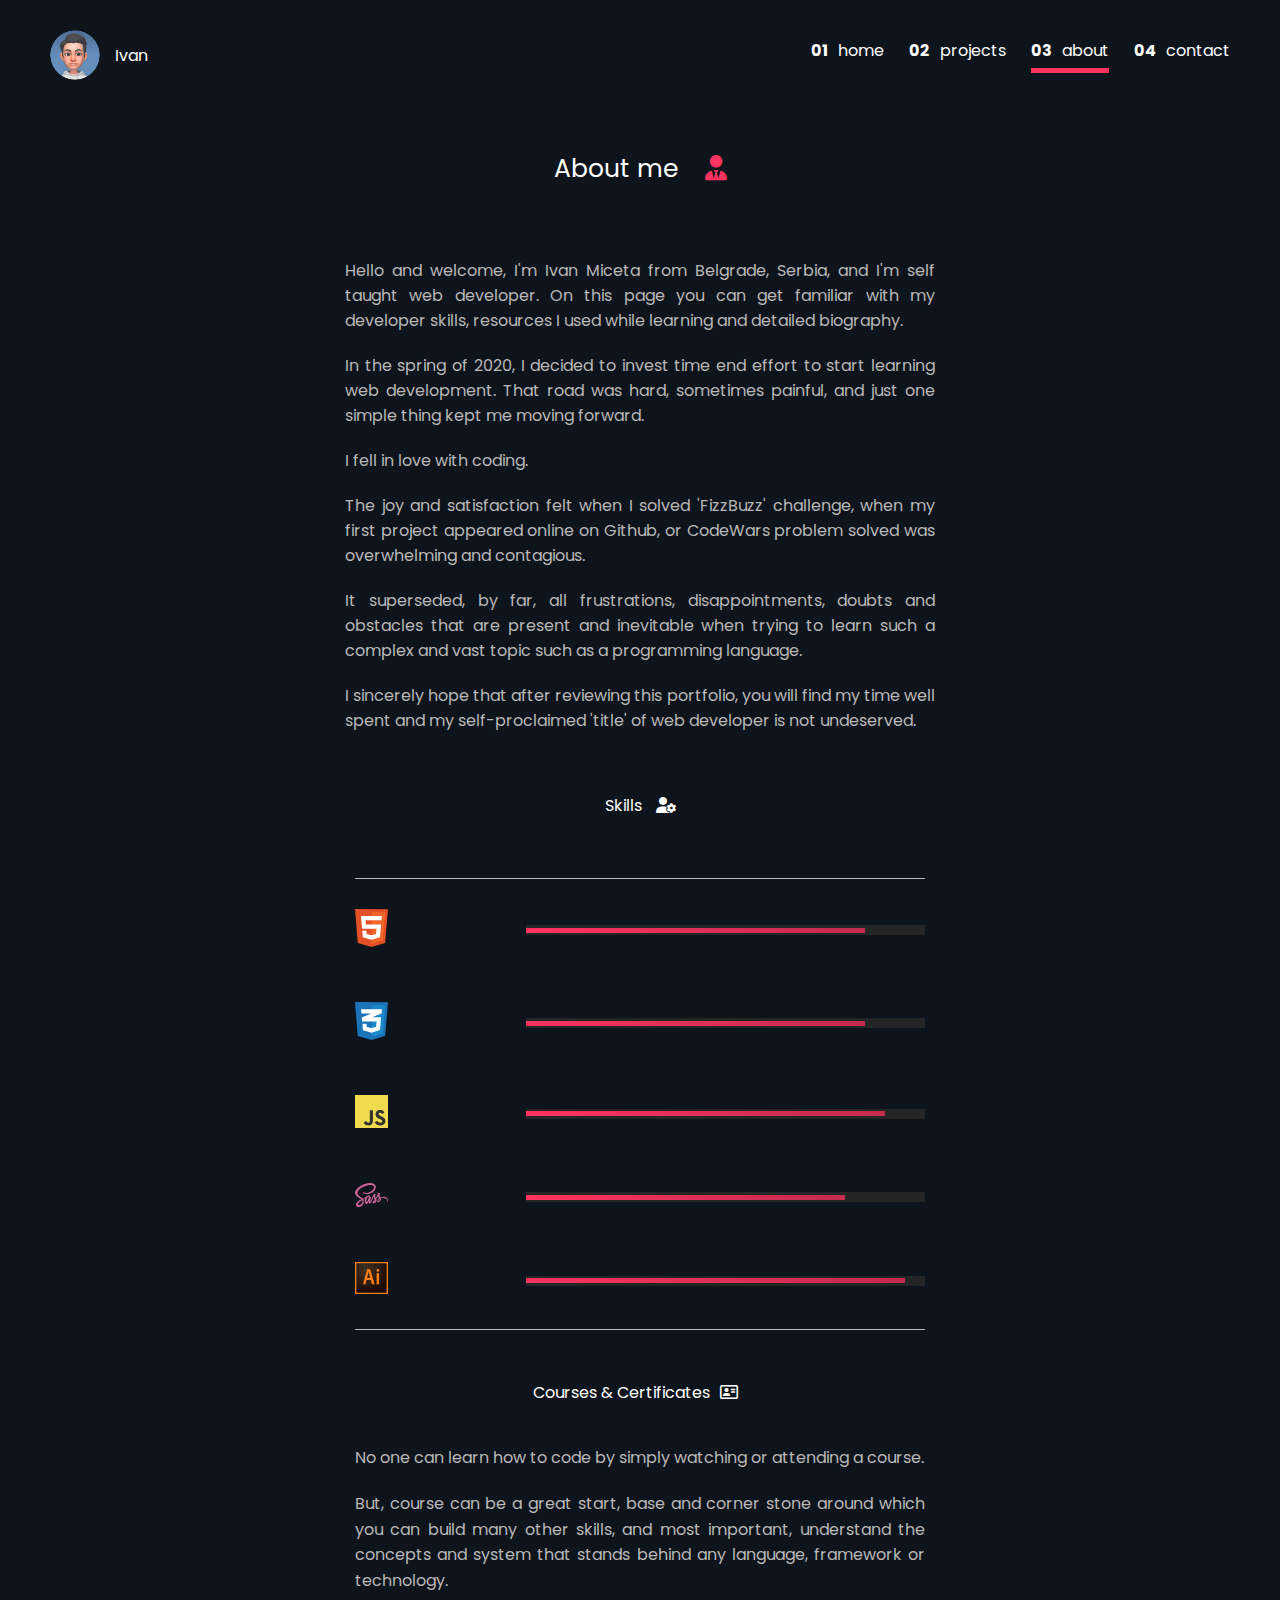
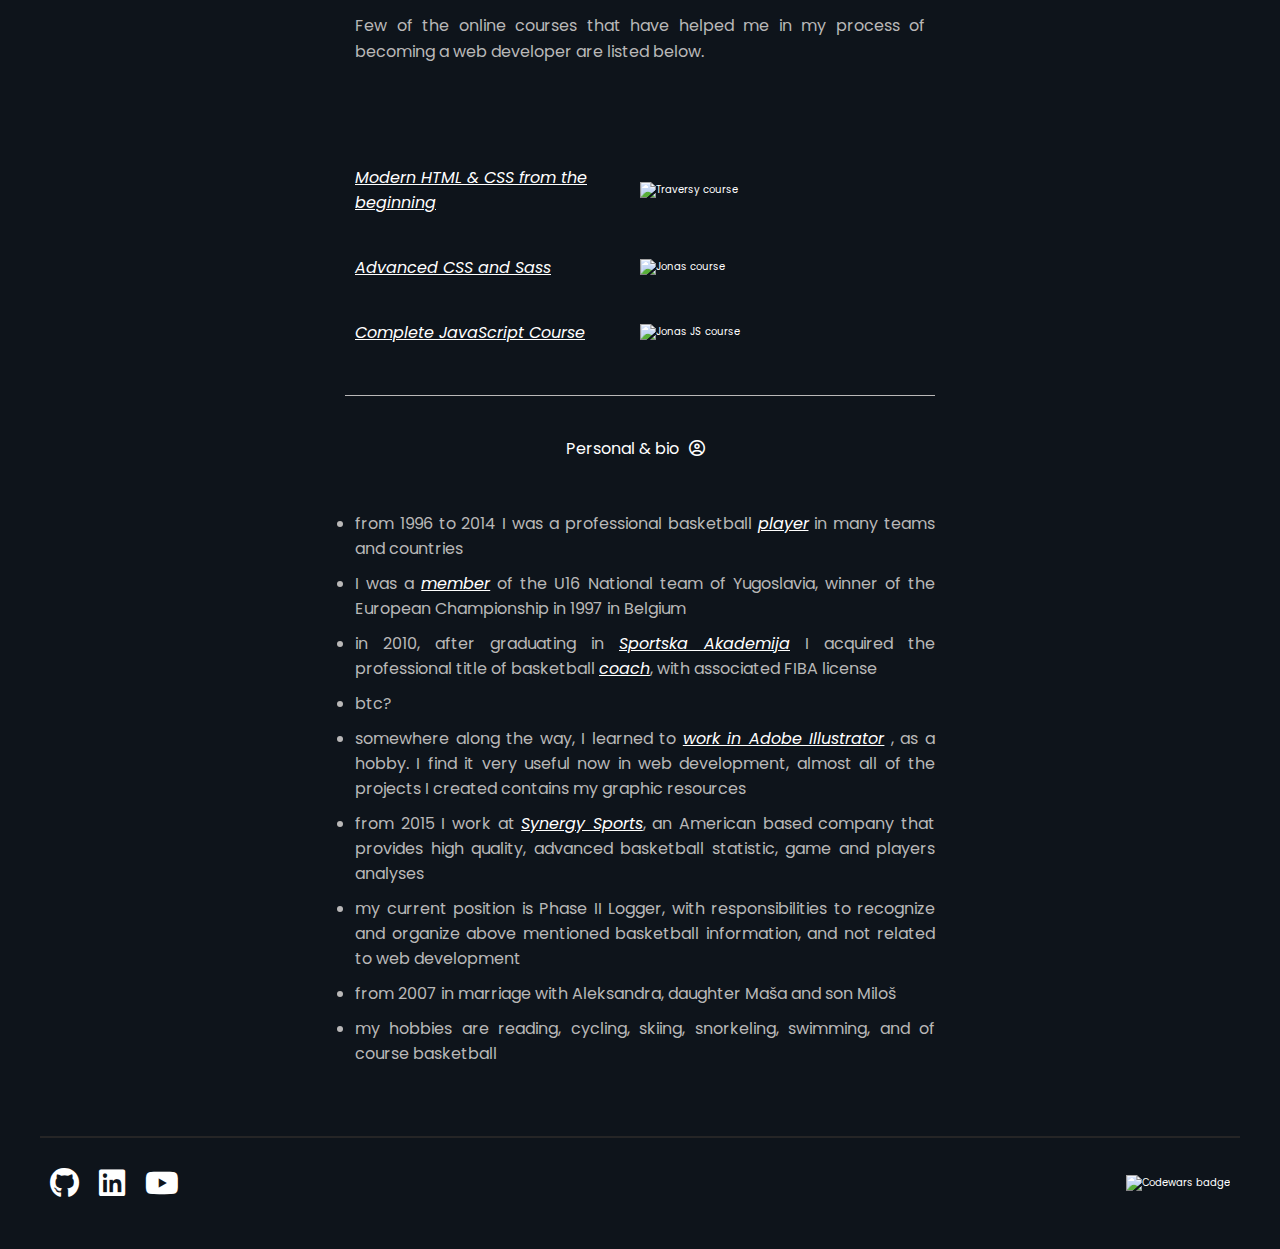
==== commit b7a965d3: "yt icon added" ====
--- a/pages/about/about.html
+++ b/pages/about/about.html
@@ -242,6 +242,14 @@
               title="Link to my LinkedIn profile"
             ></i
           ></a>
+          <a
+          href="https://www.youtube.com/channel/UCVcSOSEFwBWzihRkBjzkdig/videos"
+          target="_blank"
+          ><i
+            class="fab fa-youtube fa-3x"
+            title="Link to my YouTube channel"
+          ></i
+        ></a>
         </div>
         <!-- <div class="footer__cv-button wrapper">
           <a
--- a/css/main.css
+++ b/css/main.css
@@ -14,6 +14,49 @@
  1em = 16px
 */
 @import url("https://fonts.googleapis.com/css2?family=Poppins:ital,wght@0,400;0,700;1,400&display=swap");
+:root,
+[data-theme='default'] {
+  --color-test: orangered;
+  --color-bgd: #0e141b;
+  --color-bgd-offset: #252526;
+  --color-text: #ffffff;
+  --color-text-offset: #b9b8b8;
+  --color-border: #2d2d2d;
+  --color-primary: #ff335f;
+  --color-primary-offset: #ff1447;
+  --color-secondary: #43a9a3;
+  --color-codewars: #b1361e;
+  --color-whatsapp: #25d366;
+  --color-viber: #8f5db7;
+  --color-black: #000000;
+  --font-small: 1.3rem;
+  --font-normal: 1.6rem;
+  --font-l: 2rem;
+  --font-xl: 2.5rem;
+  --font-section-title: 3rem;
+  --font-menu: 4.5rem;
+  --font-xxl: 6rem;
+}
+
+.light-layout,
+[data-theme='light'] {
+  --color-bgd: #ffffff;
+  --color-bgd-offset: #f7f7f9;
+  --color-text: #373a3c;
+  --color-text-offset: #818a91;
+  --color-border: #eceeef;
+  --color-primary: #ff335f;
+  --color-primary-offset: #ff1447;
+  --color-secondary: #43a9a3;
+  --font-small: 1.3rem;
+  --font-normal: 1.6rem;
+  --font-l: 2rem;
+  --font-xl: 2.5rem;
+  --font-section-title: 3rem;
+  --font-menu: 4.5rem;
+  --font-xxl: 6rem;
+}
+
 @-webkit-keyframes moveInLeft {
   0% {
     opacity: 0;
@@ -30,6 +73,7 @@
             transform: translate(0);
   }
 }
+
 @keyframes moveInLeft {
   0% {
     opacity: 0;
@@ -203,19 +247,19 @@
 
 @-webkit-keyframes colorize {
   0% {
-    color: #ffffff;
+    color: var(--color-text);
   }
   100% {
-    color: #ff335f;
+    color: var(--color-primary);
   }
 }
 
 @keyframes colorize {
   0% {
-    color: #ffffff;
+    color: var(--color-text);
   }
   100% {
-    color: #ff335f;
+    color: var(--color-primary);
   }
 }
 
@@ -287,12 +331,10 @@
   -webkit-box-direction: normal;
       -ms-flex-direction: column;
           flex-direction: column;
-  background: #0e141b;
+  background: var(--color-bgd);
   -webkit-box-sizing: border-box;
           box-sizing: border-box;
   padding: 2rem;
-  -webkit-transition: all 0.2s;
-  transition: all 0.2s;
   overflow-x: hidden;
 }
 
@@ -303,11 +345,11 @@
 a:link,
 a:visited {
   text-decoration: none;
-  color: #ffffff;
+  color: var(--color-text);
 }
 
 p {
-  color: #ffffff;
+  color: var(--color-text);
 }
 
 body {
@@ -316,36 +358,36 @@
 
 .section__title {
   text-align: center;
-  color: #ffffff;
-  font-size: 2.5rem;
+  color: var(--color-text);
+  font-size: var(--font-xl);
   font-weight: 400;
 }
 
 .section__title--icon {
-  color: #ff335f;
+  color: var(--color-primary);
   margin-left: 2rem;
 }
 
 .section__subtitle {
   text-align: center;
-  color: #ffffff;
-  font-size: 1.6rem;
+  color: var(--color-text);
+  font-size: var(--font-normal);
   font-weight: 400;
   -webkit-transition: all 0.2s;
   transition: all 0.2s;
 }
 
 .section__subtitle--icon {
-  color: #ffffff;
+  color: var(--color-text);
   margin-right: 1rem;
 }
 
 .active {
-  border-bottom: 0.5rem solid #ff335f !important;
+  border-bottom: 0.5rem solid var(--color-primary) !important;
 }
 
 .h3-active {
-  color: #ffffff;
+  color: var(--color-text);
 }
 
 .move-from-left {
@@ -447,15 +489,15 @@
 }
 
 .btn-hero-contact {
-  background: #ff335f;
-  color: #ffffff;
-  font-size: 2rem;
+  background: var(--color-primary);
+  color: var(--color-text);
+  font-size: var(--font-l);
   -webkit-animation: moveInBottom 0.5s ease-out 0.75s backwards;
           animation: moveInBottom 0.5s ease-out 0.75s backwards;
 }
 
 .btn-hero-contact:hover {
-  background: #ff1447;
+  background: var(--color-primary-offset);
 }
 
 .btn__form {
@@ -463,20 +505,20 @@
   padding: 1rem;
   margin-top: 2rem;
   width: 100%;
-  background: #ff335f;
-  color: #ffffff;
+  background: var(--color-primary);
+  color: var(--color-text);
   position: relative;
   cursor: pointer;
   -webkit-transition: background 0.2s;
   transition: background 0.2s;
   font-family: 'Poppins', sans-serif;
-  font-size: 2rem;
+  font-size: var(--font-l);
   overflow: hidden;
   border-radius: 2px;
 }
 
 .btn__form:hover {
-  background: #ff1447;
+  background: var(--color-primary-offset);
 }
 
 .header {
@@ -484,7 +526,6 @@
   margin-bottom: 2rem;
   /* Parent container for two divs, that has different backgrounds, flipped on hover*/
   /* Theme toggler - middle part of the navbar */
-  /* Position of the bulb inside of the parent */
 }
 
 .header__navbar {
@@ -565,9 +606,9 @@
 
 .header__logo--name {
   margin: 0 0 0 1.5rem;
-  font-size: 1.6rem;
+  font-size: var(--font-normal);
   font-weight: 400;
-  color: #ffffff;
+  color: var(--color-text);
 }
 
 .header__logo--front-image:hover + .header__logo--back-image {
@@ -575,6 +616,53 @@
           transform: rotateY(0);
 }
 
+.header__theme-toggler {
+  display: -ms-grid;
+  display: grid;
+  place-content: center;
+  /* Position of the bulb inside of the parent */
+}
+
+.header__theme-toggler input[type='checkbox'] {
+  visibility: hidden;
+}
+
+.header__theme-toggler input[type='checkbox']:checked + label {
+  background-color: var(--color-text);
+}
+
+.header__theme-toggler input[type='checkbox']:checked + label:before {
+  -webkit-transform: translateX(2.25rem);
+          transform: translateX(2.25rem);
+  background-color: var(--color-bgd);
+}
+
+.header__theme-toggler label {
+  display: -webkit-box;
+  display: -ms-flexbox;
+  display: flex;
+  width: 45px;
+  height: 22.5px;
+  border: 2px solid var(--color-text);
+  border-radius: 99em;
+  position: relative;
+  -webkit-transform-origin: 50% 50%;
+          transform-origin: 50% 50%;
+  cursor: pointer;
+}
+
+.header__theme-toggler label:before {
+  content: '';
+  display: block;
+  position: absolute;
+  width: 12.5px;
+  height: 12.5px;
+  background-color: var(--color-text);
+  border-radius: 50%;
+  top: 3px;
+  left: 3px;
+}
+
 .header__ul {
   display: -webkit-box;
   display: -ms-flexbox;
@@ -587,19 +675,19 @@
 
 .header__link {
   display: inline-block;
-  font-size: 1.6rem;
+  font-size: var(--font-normal);
   padding-bottom: 0.5rem;
-  border-bottom: 0.5rem solid #0e141b;
+  border-bottom: 0.5rem solid var(--color-bgd);
   -webkit-transition: border 0.25s;
   transition: border 0.25s;
 }
 
 .header__link:hover {
-  border-bottom: 0.5rem solid #252526;
+  border-bottom: 0.5rem solid var(--color-bgd-offset);
 }
 
 .header__link-ordinal {
-  font-size: 1.6rem;
+  font-size: var(--font-normal);
   font-weight: bold;
   margin-right: 1rem;
 }
@@ -618,7 +706,7 @@
     width: 5rem;
     height: 5rem;
     border-radius: 50%;
-    background: #252526;
+    background: var(--color-bgd-offset);
   }
   .header__hamburger .navigation__checkbox {
     display: none;
@@ -644,7 +732,7 @@
             transform: rotate(-135deg);
   }
   .header__hamburger .navigation__button {
-    background-color: #252526;
+    background-color: var(--color-bgd-offset);
     height: 5rem;
     width: 5rem;
     border-radius: 50%;
@@ -672,7 +760,7 @@
     height: 4rem;
     width: 4rem;
     border-radius: 50%;
-    background-color: #000;
+    background-color: var(--color-black);
     z-index: 1000;
     -webkit-transition: -webkit-transform 0.3s ease-in;
     transition: -webkit-transform 0.3s ease-in;
@@ -707,20 +795,20 @@
     margin: 1rem 0;
   }
   .header__hamburger .navigation__link:link, .header__hamburger .navigation__link:visited {
-    color: #ffffff;
+    color: var(--color-text);
     display: inline-block;
-    font-size: 4.5rem;
+    font-size: var(--font-menu);
     padding-bottom: 0.5rem;
-    border-bottom: 0.5rem solid #252526;
+    border-bottom: 0.5rem solid var(--color-bgd-offset);
     -webkit-transition: border 0.25s;
     transition: border 0.25s;
   }
   .header__hamburger .navigation__link:hover, .header__hamburger .navigation__link:active {
-    border-bottom: 0.5rem solid #ff335f;
+    border-bottom: 0.5rem solid var(--color-primary);
   }
   .header__hamburger .navigation__link-ordinal {
-    color: #ffffff;
-    font-size: 4.5rem;
+    color: var(--color-text);
+    font-size: var(--font-menu);
     font-weight: bold;
     margin-right: 2rem;
   }
@@ -731,7 +819,7 @@
   .header__hamburger .navigation__icon, .header__hamburger .navigation__icon::before, .header__hamburger .navigation__icon::after {
     width: 2.75rem;
     height: 2px;
-    background-color: #ffffff;
+    background-color: var(--color-text);
     display: inline-block;
     border-radius: 10rem;
   }
@@ -760,7 +848,7 @@
     width: 5rem;
     height: 5rem;
     border-radius: 50%;
-    background: #252526;
+    background: var(--color-bgd-offset);
   }
   .header__hamburger .navigation__checkbox {
     display: none;
@@ -786,7 +874,7 @@
             transform: rotate(-135deg);
   }
   .header__hamburger .navigation__button {
-    background-color: #252526;
+    background-color: var(--color-bgd-offset);
     height: 5rem;
     width: 5rem;
     border-radius: 50%;
@@ -814,7 +902,7 @@
     height: 4rem;
     width: 4rem;
     border-radius: 50%;
-    background-color: #000;
+    background-color: var(--color-black);
     z-index: 1000;
     -webkit-transition: -webkit-transform 0.4s ease-in;
     transition: -webkit-transform 0.4s ease-in;
@@ -849,20 +937,20 @@
     margin: 1rem 0;
   }
   .header__hamburger .navigation__link:link, .header__hamburger .navigation__link:visited {
-    color: #ffffff;
+    color: var(--color-text);
     display: inline-block;
-    font-size: 4.5rem;
+    font-size: var(--font-menu);
     padding-bottom: 0.5rem;
-    border-bottom: 0.5rem solid #252526;
+    border-bottom: 0.5rem solid var(--color-bgd-offset);
     -webkit-transition: border 0.25s;
     transition: border 0.25s;
   }
   .header__hamburger .navigation__link:hover, .header__hamburger .navigation__link:active {
-    border-bottom: 0.5rem solid #ff335f;
+    border-bottom: 0.5rem solid var(--color-primary);
   }
   .header__hamburger .navigation__link-ordinal {
-    color: #ffffff;
-    font-size: 4.5rem;
+    color: var(--color-text);
+    font-size: var(--font-menu);
     font-weight: bold;
     margin-right: 2rem;
   }
@@ -873,7 +961,7 @@
   .header__hamburger .navigation__icon, .header__hamburger .navigation__icon::before, .header__hamburger .navigation__icon::after {
     width: 2.75rem;
     height: 2px;
-    background-color: #ffffff;
+    background-color: var(--color-text);
     display: inline-block;
     border-radius: 10rem;
   }
@@ -904,7 +992,7 @@
       -ms-flex-align: center;
           align-items: center;
   width: 100%;
-  border-top: 2px solid #252526;
+  border-top: 2px solid var(--color-bgd-offset);
 }
 
 .footer__upper {
@@ -928,12 +1016,12 @@
 
 .footer .fa-github,
 .footer .fa-linkedin {
-  color: #ffffff;
+  color: var(--color-text);
   margin-right: 2rem;
 }
 
 .footer__cv-button {
-  font-size: 1.6rem;
+  font-size: var(--font-normal);
 }
 
 .footer__languages--english-flag, .footer__languages--serbian-flag {
@@ -943,13 +1031,13 @@
 }
 
 .footer__lower-licence {
-  font-size: 1.3rem;
-  color: #252526;
+  font-size: var(--font-small);
+  color: var(--color-bgd-offset);
 }
 
 .footer__lower-copy {
-  color: #b9b8b8;
-  font-size: 1.6rem;
+  color: var(--color-text-offset);
+  font-size: var(--font-normal);
   margin: 0 1rem;
 }
 
@@ -963,8 +1051,8 @@
 }
 
 .intro__para {
-  color: #b9b8b8;
-  font-size: 1.6rem;
+  color: var(--color-text-offset);
+  font-size: var(--font-normal);
   width: 50%;
   text-align: justify;
   margin: 2rem auto;
@@ -1026,12 +1114,12 @@
 
 .section__about .about__skills--html {
   padding-top: 3rem;
-  border-top: 1px solid #b9b8b8;
+  border-top: 1px solid var(--color-text-offset);
 }
 
 .section__about .about__skills--ai {
   padding-bottom: 3rem;
-  border-bottom: 1px solid #b9b8b8;
+  border-bottom: 1px solid var(--color-text-offset);
 }
 
 .section__about .about__skills--html, .section__about .about__skills--css, .section__about .about__skills--js, .section__about .about__skills--sass, .section__about .about__skills--ai {
@@ -1051,7 +1139,7 @@
 .section__about .about__skills .skill-bar {
   width: 70%;
   height: 1rem;
-  background: #252526;
+  background: var(--color-bgd-offset);
   display: -webkit-box;
   display: -ms-flexbox;
   display: flex;
@@ -1062,16 +1150,16 @@
 
 .section__about .about__skills .skill-bar-inner {
   height: 0.5rem;
-  background-image: -webkit-gradient(linear, left top, right top, from(#ff335f), to(#0e141b));
-  background-image: linear-gradient(to right, #ff335f, #0e141b);
+  background-image: -webkit-gradient(linear, left top, right top, from(var(--color-primary)), to(var(--color-bgd)));
+  background-image: linear-gradient(to right, var(--color-primary), var(--color-bgd));
   background-size: 400%;
 }
 
 .section__about .about__skills .courses-certificates .courses-intro {
   line-height: 1.6;
-  font-size: 1.6rem;
+  font-size: var(--font-normal);
   text-align: justify;
-  color: #b9b8b8;
+  color: var(--color-text-offset);
   margin: 2rem auto;
 }
 
@@ -1107,18 +1195,18 @@
 
 .section__about .about__skills .courses-certificates .certificates .cert-wrapper .course-title {
   width: 50%;
-  font-size: 1.6rem;
+  font-size: var(--font-normal);
   font-style: italic;
   text-decoration: underline;
-  -webkit-text-decoration-color: #ffffff;
-          text-decoration-color: #ffffff;
+  -webkit-text-decoration-color: var(--color-text);
+          text-decoration-color: var(--color-text);
 }
 
 .section__about .about__skills .courses-certificates .certificates .cert-wrapper .course-title a:link,
 .section__about .about__skills .courses-certificates .certificates .cert-wrapper .course-title a:visited {
-  color: #ffffff;
-  -webkit-text-decoration-color: #ffffff;
-          text-decoration-color: #ffffff;
+  color: var(--color-text);
+  -webkit-text-decoration-color: var(--color-text);
+          text-decoration-color: var(--color-text);
   -webkit-transition: color 0.2s;
   transition: color 0.2s;
 }
@@ -1149,7 +1237,7 @@
           justify-content: center;
   width: 50%;
   margin: 3rem auto 5rem;
-  border-top: 1px solid #b9b8b8;
+  border-top: 1px solid var(--color-text-offset);
 }
 
 .section__about .about__personal--ul {
@@ -1158,8 +1246,8 @@
 }
 
 .section__about .about__personal--ul li {
-  font-size: 1.6rem;
-  color: #b9b8b8;
+  font-size: var(--font-normal);
+  color: var(--color-text-offset);
   margin: 1rem 0;
   text-align: justify;
 }
@@ -1170,8 +1258,8 @@
 }
 
 .section__about .cc {
-  font-size: 1.6rem;
-  color: #ffffff;
+  font-size: var(--font-normal);
+  color: var(--color-text);
   text-align: center;
   margin: 4rem auto;
   font-weight: 400;
@@ -1248,7 +1336,7 @@
 }
 
 .location__state {
-  font-size: 1.6rem;
+  font-size: var(--font-normal);
 }
 
 .phone {
@@ -1271,7 +1359,7 @@
 }
 
 .phone__reveal, .phone__hide {
-  color: #ffffff;
+  color: var(--color-text);
   -webkit-transition: all 0.2s;
   transition: all 0.2s;
   animation: colorize 3s alternate-reverse infinite;
@@ -1282,8 +1370,8 @@
 }
 
 .phone__info {
-  font-size: 1.6rem;
-  color: #ffffff;
+  font-size: var(--font-normal);
+  color: var(--color-text);
   letter-spacing: 2px;
   display: -webkit-box;
   display: -ms-flexbox;
@@ -1305,23 +1393,23 @@
 }
 
 .phone__info--viber {
-  color: #8f5db7;
+  color: var(--color-viber);
 }
 
 .phone__info--whatsapp {
-  color: #25d366;
+  color: var(--color-whatsapp);
 }
 
 .phone__info--data {
-  font-size: 2rem;
+  font-size: var(--font-l);
 }
 
 @media (max-width: 37.5em) {
   .phone__info {
-    font-size: 1.3rem;
+    font-size: var(--font-small);
   }
   .phone__info--data {
-    font-size: 1.6rem;
+    font-size: var(--font-normal);
   }
 }
 
@@ -1332,14 +1420,14 @@
 
 .form__label {
   margin-bottom: 1rem;
-  color: #ffffff;
-  font-size: 1.6rem;
+  color: var(--color-text);
+  font-size: var(--font-normal);
 }
 
 .form__input {
   padding: 1rem;
   font-family: 'Poppins', sans-serif;
-  font-size: 2rem;
+  font-size: var(--font-l);
 }
 
 .form__mini-wrapper {
@@ -1395,16 +1483,16 @@
 
 .main__h1--small {
   text-transform: uppercase;
-  color: #ff335f;
-  font-size: 2rem;
+  color: var(--color-primary);
+  font-size: var(--font-l);
   -webkit-animation: moveInLeft 1s ease-out;
           animation: moveInLeft 1s ease-out;
 }
 
 .main__h1--big {
-  color: #ffffff;
+  color: var(--color-text);
   font-weight: 400;
-  font-size: 6rem;
+  font-size: var(--font-xxl);
   -webkit-animation: moveInRight 1s ease-out;
           animation: moveInRight 1s ease-out;
 }
@@ -1418,7 +1506,7 @@
   border-radius: 30% 70% 70% 30% / 30% 30% 70% 70%;
   background-image: -webkit-gradient(linear, left top, left bottom, from(#fff), to(#fff));
   background-image: linear-gradient(#fff, #fff);
-  outline: 0.25rem solid #ff335f;
+  outline: 0.25rem solid var(--color-primary);
   outline-offset: 1rem;
 }
 
@@ -1476,8 +1564,8 @@
 }
 
 .intro__para {
-  color: #b9b8b8;
-  font-size: 1.6rem;
+  color: var(--color-text-offset);
+  font-size: var(--font-normal);
   width: 50%;
   text-align: justify;
   margin: 2rem auto;
@@ -1491,7 +1579,7 @@
   display: flex;
   padding: 1rem;
   gap: 1rem;
-  border: 0.25rem solid #ffffff;
+  border: 0.25rem solid var(--color-text);
 }
 
 .section__projects--item-left, .section__projects--item-right {
@@ -1523,7 +1611,7 @@
 
 .section__projects--item-left .item__info, .section__projects--item-right .item__info {
   position: absolute;
-  background: rgba(255, 255, 255, 0.8);
+  background: var(--white-text-transparent);
   padding: 1rem;
   text-align: center;
   -webkit-transition: all 0.5s ease;
@@ -1531,22 +1619,22 @@
 }
 
 .section__projects--item-left .item__info--title, .section__projects--item-right .item__info--title {
-  font-size: 2rem;
-  color: #0e141b;
+  font-size: var(--font-l);
+  color: var(--color-bgd);
 }
 
 .section__projects--item-left .item__info--live-link, .section__projects--item-right .item__info--live-link {
-  color: #0e141b;
-  font-size: 1.6rem;
+  color: var(--color-bgd);
+  font-size: var(--font-normal);
   text-decoration: underline;
-  -webkit-text-decoration-color: #ff335f;
-          text-decoration-color: #ff335f;
+  -webkit-text-decoration-color: var(--color-primary);
+          text-decoration-color: var(--color-primary);
   text-underline-offset: 0.5rem;
 }
 
 .section__projects--item-left .item__info--desc-text, .section__projects--item-right .item__info--desc-text {
-  color: #0e141b;
-  font-size: 1.6rem;
+  color: var(--color-bgd);
+  font-size: var(--font-normal);
   font-style: italic;
 }
 
@@ -1584,9 +1672,12 @@
   left: 0;
 }
 
-@media (min-width: 37.51em) and (max-width: 56.25em) {
+@media (max-width: 37.5em) {
   html {
     font-size: 55%;
+  }
+  .intro__para {
+    width: 90%;
   }
   .section__projects--item {
     -webkit-box-orient: vertical;
@@ -1616,6 +1707,52 @@
   }
   .section__projects--item-left .item__image {
     position: relative;
+    width: 60%;
+  }
+  .section__projects--item-left .item__info {
+    top: 0;
+    left: 60%;
+    width: 40%;
+    height: 100%;
+  }
+}
+
+@media (min-width: 37.51em) and (max-width: 56.25em) {
+  html {
+    font-size: 55%;
+  }
+  .intro__para {
+    width: 90%;
+  }
+  .section__projects--item {
+    -webkit-box-orient: vertical;
+    -webkit-box-direction: normal;
+        -ms-flex-direction: column;
+            flex-direction: column;
+    height: 70rem;
+    gap: 3rem;
+  }
+  .section__projects--item-left, .section__projects--item-right {
+    width: 100%;
+  }
+  .section__projects--item-left:hover, .section__projects--item-right:hover {
+    -webkit-box-flex: 1;
+        -ms-flex: 1;
+            flex: 1;
+  }
+  .section__projects--item-right .item__image {
+    position: relative;
+    left: 40%;
+  }
+  .section__projects--item-right .item__info {
+    top: 0;
+    left: 0;
+    width: 40%;
+    height: 100%;
+  }
+  .section__projects--item-left .item__image {
+    position: relative;
+    left: 0;
     width: 60%;
   }
   .section__projects--item-left .item__info {
@@ -1643,14 +1780,14 @@
 }
 
 .section__thanks--message {
-  color: #ffffff;
-  font-size: 2.5rem;
+  color: var(--color-text);
+  font-size: var(--font-xl);
 }
 
 .section__thanks--message-icon {
   display: block;
   margin-top: 5rem;
-  color: #ff335f;
+  color: var(--color-primary);
 }
 
 .fa-bars {
